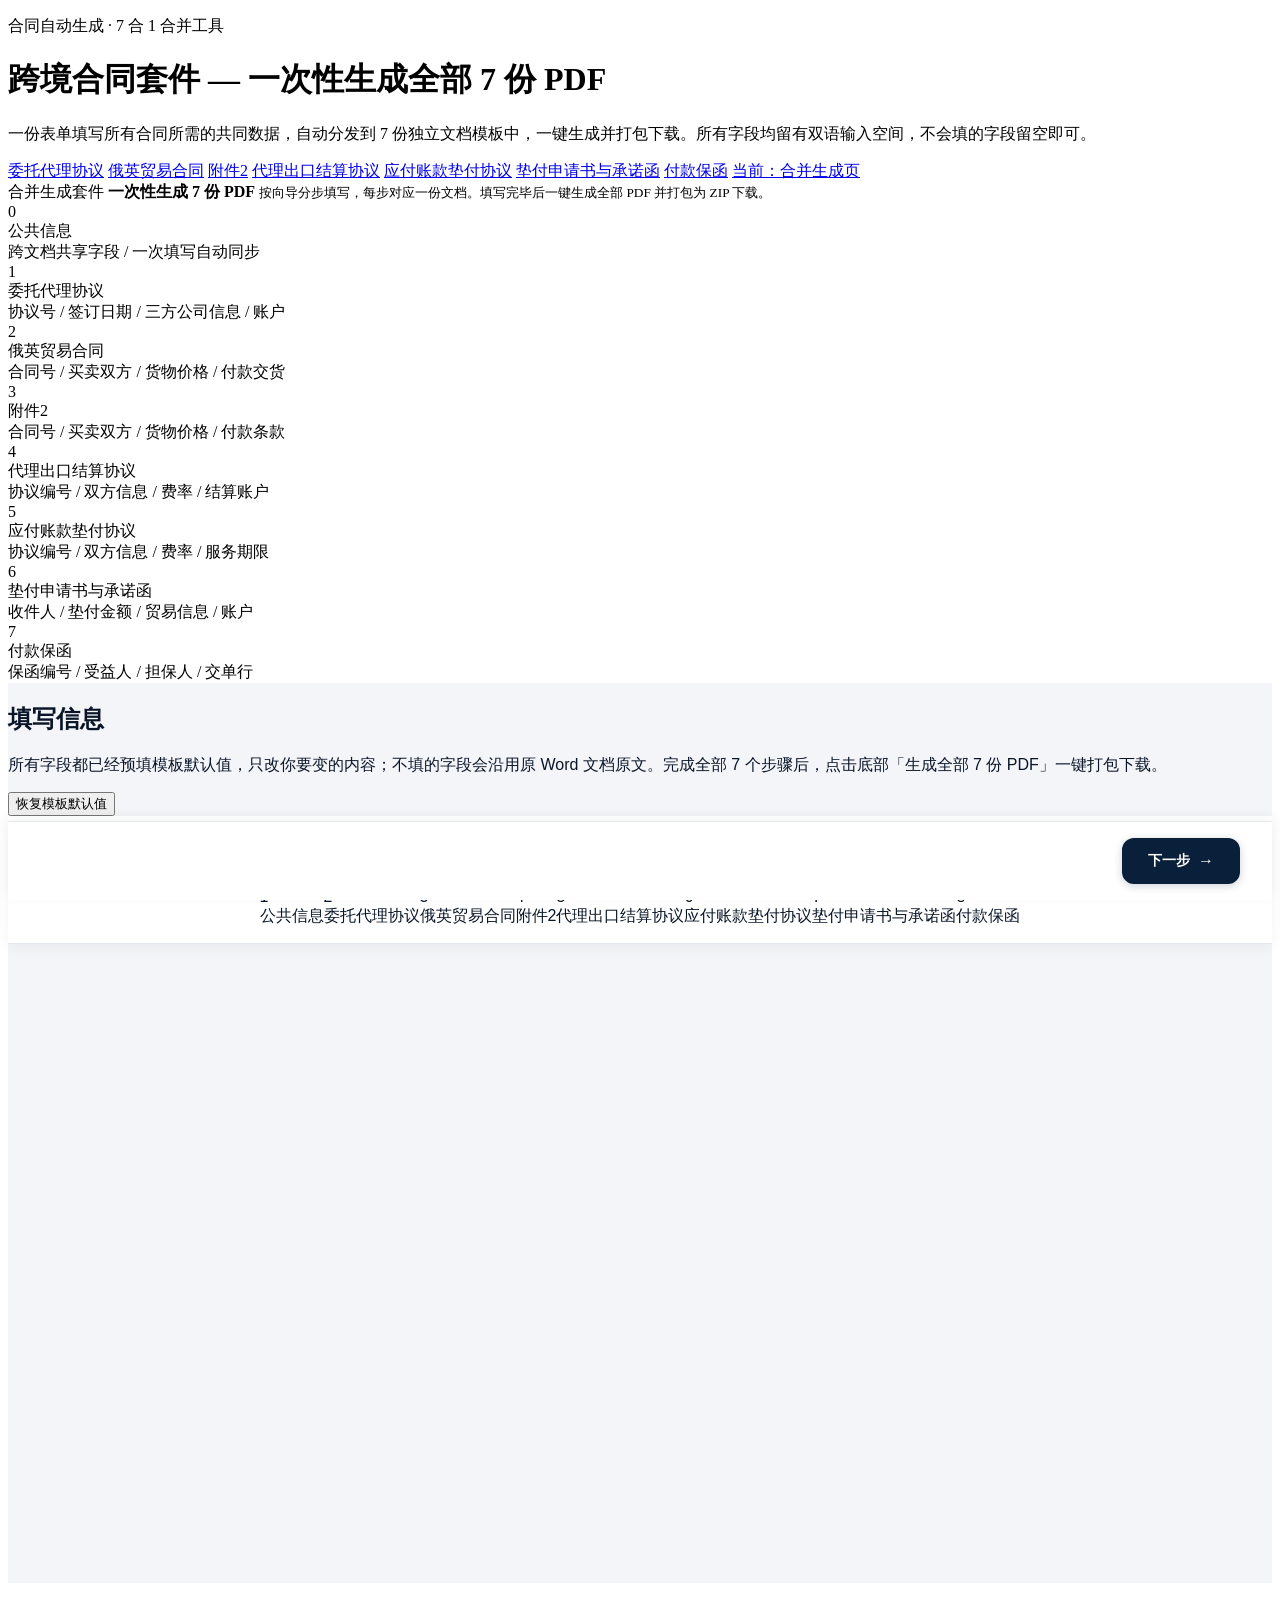
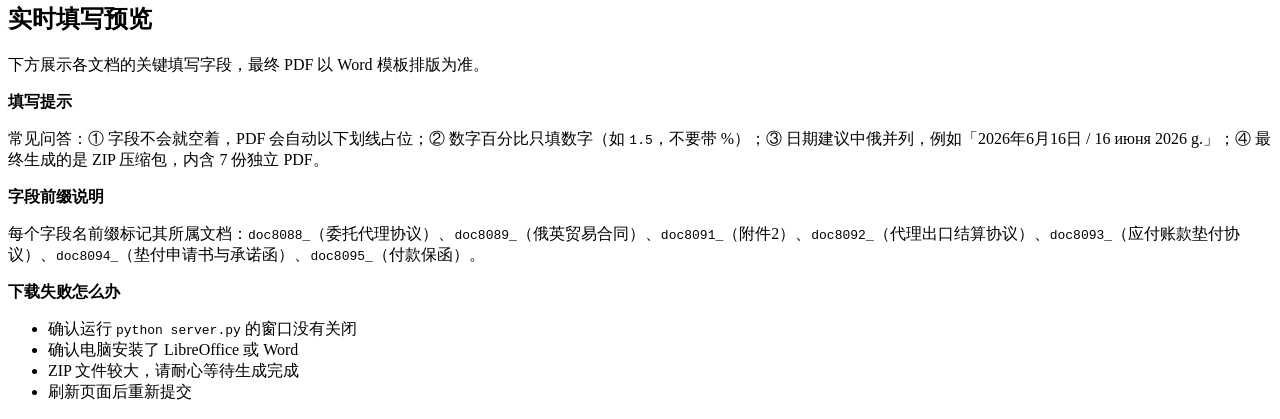
==== combined-generator/index.html @ 20453d5b "初始提交：合同与文档PDF自动生成系统 支持7种文档类型： - 委托代理协议 (port 8088) - 俄英贸易合同 (port 8089) - 附件2 (port 8091) - 代理出口结算协议" ====
<!doctype html>
<html lang="zh-CN">
<head>
  <meta charset="utf-8">
  <meta name="viewport" content="width=device-width, initial-scale=1">
  <title>合并生成页 - 7 份文档一键生成</title>
  <link rel="stylesheet" href="/style.css">
  <link rel="stylesheet" href="/wizard.css">
</head>
<body>
  <header class="hero">
    <div>
      <p class="eyebrow">合同自动生成 · 7 合 1 合并工具</p>
      <h1>跨境合同套件 — 一次性生成全部 7 份 PDF</h1>
      <p class="summary">一份表单填写所有合同所需的共同数据，自动分发到 7 份独立文档模板中，一键生成并打包下载。所有字段均留有双语输入空间，不会填的字段留空即可。</p>
      <div class="page-switch">
        <a href="http://127.0.0.1:8088/">委托代理协议</a>
        <a href="http://127.0.0.1:8089/">俄英贸易合同</a>
        <a href="http://127.0.0.1:8091/">附件2</a>
        <a href="http://127.0.0.1:8092/">代理出口结算协议</a>
        <a href="http://127.0.0.1:8093/">应付账款垫付协议</a>
        <a href="http://127.0.0.1:8094/">垫付申请书与承诺函</a>
        <a href="http://127.0.0.1:8095/">付款保函</a>
        <a class="active" href="http://127.0.0.1:8090/">当前：合并生成页</a>
      </div>
    </div>
    <div class="hero-card">
      <span>合并生成套件</span>
      <strong>一次性生成 7 份 PDF</strong>
      <small>按向导分步填写，每步对应一份文档。填写完毕后一键生成全部 PDF 并打包为 ZIP 下载。</small>
    </div>
  </header>

  <div class="steps-strip">
    <div class="step-pill"><div class="num">0</div><div><div class="label">公共信息</div><div class="desc">跨文档共享字段 / 一次填写自动同步</div></div></div>
    <div class="step-pill"><div class="num">1</div><div><div class="label">委托代理协议</div><div class="desc">协议号 / 签订日期 / 三方公司信息 / 账户</div></div></div>
    <div class="step-pill"><div class="num">2</div><div><div class="label">俄英贸易合同</div><div class="desc">合同号 / 买卖双方 / 货物价格 / 付款交货</div></div></div>
    <div class="step-pill"><div class="num">3</div><div><div class="label">附件2</div><div class="desc">合同号 / 买卖双方 / 货物价格 / 付款条款</div></div></div>
    <div class="step-pill"><div class="num">4</div><div><div class="label">代理出口结算协议</div><div class="desc">协议编号 / 双方信息 / 费率 / 结算账户</div></div></div>
    <div class="step-pill"><div class="num">5</div><div><div class="label">应付账款垫付协议</div><div class="desc">协议编号 / 双方信息 / 费率 / 服务期限</div></div></div>
    <div class="step-pill"><div class="num">6</div><div><div class="label">垫付申请书与承诺函</div><div class="desc">收件人 / 垫付金额 / 贸易信息 / 账户</div></div></div>
    <div class="step-pill"><div class="num">7</div><div><div class="label">付款保函</div><div class="desc">保函编号 / 受益人 / 担保人 / 交单行</div></div></div>
  </div>

  <main class="layout wizard-shell">
    <form id="combinedForm" class="panel wizard-container" method="post" action="/generate">
      <div class="panel-head">
        <div>
          <h2>填写信息</h2>
          <p>所有字段都已经预填模板默认值，只改你要变的内容；不填的字段会沿用原 Word 文档原文。完成全部 7 个步骤后，点击底部「生成全部 7 份 PDF」一键打包下载。</p>
        </div>
        <button type="button" id="resetBtn" class="ghost">恢复模板默认值</button>
      </div>

      <div class="wizard-progress">
        <div class="wizard-progress-header">
          <div class="wizard-progress-title">Combined Document Generator — 8-in-1 Workflow</div>
          <div class="wizard-progress-counter"><span class="wizard-progress-text">步骤 1 / 8</span></div>
        </div>
        <div class="wizard-progress-track"><div class="wizard-progress-bar" style="width:12.5%"></div></div>
        <div class="wizard-indicator"></div>
      </div>

      <div class="wizard-content">
        <div class="wizard-step" data-wizard-step="0" data-wizard-title="公共信息">
          <div class="wizard-step-title">公共信息</div>
          <div class="wizard-step-subtitle">以下字段在多份文档中共享，只需填写一次即可自动同步到所有相关文档。带 <strong>*</strong> 标记的为建议填写字段。</div>

          <!-- 卖方/乙方信息 -->
          <section class="section-block" data-num="I" data-step="公共信息">
            <h3>卖方/乙方信息</h3>
            <p class="section-tip">卖方（乙方）的基本信息，将同步到委托代理协议、贸易合同、附件2、垫付申请书等。</p>
            <div class="grid">
              <label class="single">卖方公司英文名<input name="doc8088_party_b_name_en" autocomplete="off" type="text" data-shared-group="shared_seller_name_en" placeholder="例：GUANGDONG OSHUJIAN FURNITURE CO., LTD"></label>
              <label class="single">卖方公司俄文名<input name="doc8089_seller_name" autocomplete="off" type="text" data-shared-group="shared_seller_name_ru" placeholder="例：ООО «Гуандун Ошуцзян»"></label>
              <label class="wide">卖方法律地址(英文)<textarea name="doc8088_party_b_address" autocomplete="off" rows="2" data-shared-group="shared_seller_address_en" placeholder="例：Sicun Industrial, Heqing Town, Foshan, China"></textarea></label>
              <label class="wide">卖方法律地址(俄文)<textarea name="doc8088_party_b_address_ru" autocomplete="off" rows="2" data-shared-group="shared_seller_address_ru" placeholder="例：пром. зона Сицунь, г. Хэцин, Фошань, КНР"></textarea></label>
              <label class="single">卖方代表(英文)<input name="doc8088_party_b_representative" autocomplete="off" type="text" data-shared-group="shared_seller_representative_en" placeholder="例：Director - Zhang San"></label>
              <label class="single">卖方代表(俄文)<input name="doc8088_party_b_representative_ru" autocomplete="off" type="text" data-shared-group="shared_seller_representative_ru" placeholder="例：Директор - Чжан Сань"></label>
              <label class="single">卖方电话<input name="doc8089_seller_tel" autocomplete="off" type="text" data-shared-group="shared_seller_tel" placeholder="例：+86-757-12345678"></label>
              <label class="single">卖方邮箱<input name="doc8089_seller_email" autocomplete="off" type="text" data-shared-group="shared_seller_email" placeholder="例：export@oshujian.com"></label>
            </div>
          </section>

          <!-- 买方/甲方信息 -->
          <section class="section-block" data-num="II" data-step="公共信息">
            <h3>买方/甲方信息</h3>
            <p class="section-tip">买方（甲方）的基本信息，将同步到委托代理协议、贸易合同、附件2、垫付协议、垫付申请书等。</p>
            <div class="grid">
              <label class="single">买方公司英文名<input name="doc8088_party_a_name_en" autocomplete="off" type="text" data-shared-group="shared_buyer_name_en" placeholder="例：AIRFLOT TECHNICS TH Ltd."></label>
              <label class="single">买方公司俄文名<input name="doc8088_party_a_name_ru" autocomplete="off" type="text" data-shared-group="shared_buyer_name_ru" placeholder="例：АИРФЛОТ ТЕХНИКС ТХ"></label>
              <label class="single">买方公司全称(俄文)<input name="doc8088_party_a_name_ru" autocomplete="off" type="text" data-shared-group="shared_buyer_full_name_ru" placeholder="例：ООО «Аэрфлот Техникс»"></label>
              <label class="wide">买方法律地址(英文)<textarea name="doc8088_party_a_address" autocomplete="off" rows="2" data-shared-group="shared_buyer_address_en" placeholder="例：Polkovaya Street 3, bld.5, Moscow, RUSSIA"></textarea></label>
              <label class="wide">买方法律地址(俄文)<textarea name="doc8088_party_a_address_ru" autocomplete="off" rows="2" data-shared-group="shared_buyer_address_ru" placeholder="例：125239, Москва, ул. Полковая, д. 3, стр.5"></textarea></label>
              <label class="single">买方代表(英文)<input name="doc8088_party_a_representative" autocomplete="off" type="text" data-shared-group="shared_buyer_representative_en" placeholder="例：Director - Ivanov I.I."></label>
              <label class="single">买方代表(俄文)<input name="doc8088_party_a_representative_ru" autocomplete="off" type="text" data-shared-group="shared_buyer_representative_ru" placeholder="例：Директор - Иванов И.И."></label>
              <label class="single">买方电话<input name="doc8089_buyer_tel" autocomplete="off" type="text" data-shared-group="shared_buyer_tel" placeholder="例：+7-495-1234567"></label>
              <label class="single">买方邮箱<input name="doc8089_buyer_email" autocomplete="off" type="text" data-shared-group="shared_buyer_email" placeholder="例：info@airflot.ru"></label>
              <label class="single">买方通知电话<input name="doc8089_buyer_notice_tel" autocomplete="off" type="text" data-shared-group="shared_buyer_notice_tel" placeholder="例：+7-495-7654321"></label>
              <label class="single">买方通知邮箱<input name="doc8089_buyer_notice_email" autocomplete="off" type="text" data-shared-group="shared_buyer_notice_email" placeholder="例：notice@airflot.ru"></label>
            </div>
          </section>

          <!-- 丙方/智链通达信息 -->
          <section class="section-block" data-num="III" data-step="公共信息">
            <h3>丙方/智链通达信息</h3>
            <p class="section-tip">代理方（丙方/智链通达）的基本信息，将同步到委托代理协议、结算协议、垫付协议、垫付申请书等。</p>
            <div class="grid">
              <label class="single">智链通达中文名<input name="doc8088_party_c_name_cn" autocomplete="off" type="text" data-shared-group="shared_agent_name_cn" placeholder="例：深圳智链通达科技有限公司"></label>
              <label class="single">智链通达俄文名<input name="doc8088_party_c_name_ru" autocomplete="off" type="text" data-shared-group="shared_agent_name_ru" placeholder="例：ООО «СмартЧейн Нексус»"></label>
              <label class="wide">智链通达地址(中文)<textarea name="doc8088_party_c_address" autocomplete="off" rows="2" data-shared-group="shared_agent_address_cn" placeholder="例：深圳市南山区科技园"></textarea></label>
              <label class="wide">智链通达地址(俄文)<textarea name="doc8088_party_c_address_ru" autocomplete="off" rows="2" data-shared-group="shared_agent_address_ru" placeholder="例：г. Шэньчжэнь, район Наньшань"></textarea></label>
              <label class="single">智链通达代表(中文)<input name="doc8088_party_c_representative" autocomplete="off" type="text" data-shared-group="shared_agent_representative_cn" placeholder="例：李四"></label>
              <label class="single">智链通达代表(俄文)<input name="doc8088_party_c_representative_ru" autocomplete="off" type="text" data-shared-group="shared_agent_representative_ru" placeholder="例：Ли Сы"></label>
              <label class="single">智链通达电话<input name="doc8093_partyA_tel" autocomplete="off" type="text" data-shared-group="shared_agent_tel" placeholder="例：+86-757-87654321"></label>
              <label class="single">智链通达邮箱<input name="doc8093_partyA_email" autocomplete="off" type="text" data-shared-group="shared_agent_email" placeholder="例：contact@smartchain.com"></label>
            </div>
          </section>

          <!-- 卖方银行信息 -->
          <section class="section-block" data-num="IV" data-step="公共信息">
            <h3>卖方银行信息</h3>
            <p class="section-tip">卖方的收款银行信息，将同步到委托代理协议、贸易合同、附件2、垫付申请书等。</p>
            <div class="grid">
              <label class="single">卖方银行(英文)<input name="doc8088_party_b_bank" autocomplete="off" type="text" data-shared-group="shared_seller_bank_en" placeholder="例：Bank of China"></label>
              <label class="single">卖方银行(俄文)<input name="doc8088_party_b_bank_ru" autocomplete="off" type="text" data-shared-group="shared_seller_bank_ru" placeholder="例：Банк Китая"></label>
              <label class="single">卖方SWIFT<input name="doc8088_party_b_swift" autocomplete="off" type="text" data-shared-group="shared_seller_swift" placeholder="例：BKCHCNBJ"></label>
              <label class="single">卖方收款人名称<input name="doc8088_party_b_account_name" autocomplete="off" type="text" data-shared-group="shared_seller_account_name" placeholder="例：GUANGDONG OSHUJIAN FURNITURE CO., LTD"></label>
              <label class="single">卖方账号<input name="doc8088_party_b_account_no" autocomplete="off" type="text" data-shared-group="shared_seller_account_no" placeholder="例：1234567890"></label>
              <label class="wide">卖方银行地址(英文)<textarea name="doc8088_party_b_bank_address" autocomplete="off" rows="2" data-shared-group="shared_seller_bank_address_en" placeholder="例：Foshan Branch, China"></textarea></label>
              <label class="wide">卖方银行地址(俄文)<textarea name="doc8089_seller_bank_address_ru" autocomplete="off" rows="2" data-shared-group="shared_seller_bank_address_ru" placeholder="例：г. Фошань, Китай"></textarea></label>
            </div>
          </section>

          <!-- 买方银行信息 -->
          <section class="section-block" data-num="V" data-step="公共信息">
            <h3>买方银行信息</h3>
            <p class="section-tip">买方的银行信息，将同步到贸易合同、附件2等。</p>
            <div class="grid">
              <label class="single">买方银行(英文)<input name="doc8089_buyer_bank_en" autocomplete="off" type="text" data-shared-group="shared_buyer_bank_en" placeholder="例：SBERBANK"></label>
              <label class="single">买方银行(俄文)<input name="doc8089_buyer_bank_ru" autocomplete="off" type="text" data-shared-group="shared_buyer_bank_ru" placeholder="例：СБЕРБАНК"></label>
              <label class="single">买方SWIFT<input name="doc8089_buyer_swift" autocomplete="off" type="text" data-shared-group="shared_buyer_swift" placeholder="例：SABRRUMM"></label>
              <label class="single">买方账号<input name="doc8089_buyer_account_no" autocomplete="off" type="text" data-shared-group="shared_buyer_account_no" placeholder="例：9876543210"></label>
              <label class="single">买方BIC<input name="doc8089_buyer_bic" autocomplete="off" type="text" data-shared-group="shared_buyer_bic" placeholder="例：044525225"></label>
              <label class="single">买方对应账户<input name="doc8089_buyer_corr_account" autocomplete="off" type="text" data-shared-group="shared_buyer_corr_account" placeholder="例：30101810400000000225"></label>
              <label class="wide">买方银行地址(英文)<textarea name="doc8089_buyer_bank_address_en" autocomplete="off" rows="2" data-shared-group="shared_buyer_bank_address_en" placeholder="例：Moscow, Russia"></textarea></label>
              <label class="wide">买方银行地址(俄文)<textarea name="doc8089_buyer_bank_address_ru" autocomplete="off" rows="2" data-shared-group="shared_buyer_bank_address_ru" placeholder="例：г. Москва, Россия"></textarea></label>
            </div>
          </section>

          <!-- 合同编号与日期 -->
          <section class="section-block" data-num="VI" data-step="公共信息">
            <h3>合同编号与日期</h3>
            <p class="section-tip">贸易合同编号和日期，将同步到委托代理协议、贸易合同、附件2、垫付申请书等。</p>
            <div class="grid">
              <label class="single">贸易合同编号<input name="doc8088_trade_contract_no" autocomplete="off" type="text" data-shared-group="shared_trade_contract_no" placeholder="例：THOS-SMA-2026-001"></label>
              <label class="single">合同日期(俄文)<input name="doc8088_trade_contract_date_ru" autocomplete="off" type="text" data-shared-group="shared_trade_contract_date_ru" placeholder="例：16 июня 2026 г."></label>
              <label class="single">合同日期(英文)<input name="doc8088_trade_contract_date_en" autocomplete="off" type="text" data-shared-group="shared_trade_contract_date_en" placeholder="例：June 16, 2026"></label>
              <label class="single">附件编号<input name="doc8088_appendix_no" autocomplete="off" type="text" data-shared-group="shared_appendix_no" placeholder="例：2"></label>
            </div>
          </section>

          <!-- 签署日期与地点 -->
          <section class="section-block" data-num="VII" data-step="公共信息">
            <h3>签署日期与地点</h3>
            <p class="section-tip">签署日期和地点，将同步到结算协议、垫付协议等。</p>
            <div class="grid">
              <label class="single">签署日期(中文)<input name="doc8092_sign_date_zh" autocomplete="off" type="text" data-shared-group="shared_sign_date_zh" placeholder="例：2026年6月16日"></label>
              <label class="single">签署日期(俄文)<input name="doc8092_sign_date_ru" autocomplete="off" type="text" data-shared-group="shared_sign_date_ru" placeholder="例：16 июня 2026 г."></label>
              <label class="single">签署地点(中文)<input name="doc8088_sign_place" autocomplete="off" type="text" data-shared-group="shared_sign_place_zh" placeholder="例：中国香港"></label>
              <label class="single">签署地点(俄文)<input name="doc8092_sign_place_ru" autocomplete="off" type="text" data-shared-group="shared_sign_place_ru" placeholder="例：ГОНКОНГ, КНР"></label>
              <label class="single">签署年<input name="doc8092_sign_year" autocomplete="off" type="text" data-shared-group="shared_sign_year" placeholder="例：2026"></label>
              <label class="single">签署月<input name="doc8092_sign_month" autocomplete="off" type="text" data-shared-group="shared_sign_month" placeholder="例：06"></label>
              <label class="single">签署日<input name="doc8092_sign_day" autocomplete="off" type="text" data-shared-group="shared_sign_day" placeholder="例：16"></label>
            </div>
          </section>

          <!-- 贸易条款 -->
          <section class="section-block" data-num="VIII" data-step="公共信息">
            <h3>贸易条款</h3>
            <p class="section-tip">交付条件和时间，将同步到贸易合同、附件2等。</p>
            <div class="grid">
              <label class="single">交付条件(俄文)<input name="doc8089_delivery_terms_ru" autocomplete="off" type="text" data-shared-group="shared_delivery_terms_ru" placeholder="例：FOB Фошань, КНР"></label>
              <label class="single">交付条件(英文)<input name="doc8089_delivery_terms_en" autocomplete="off" type="text" data-shared-group="shared_delivery_terms_en" placeholder="例：FOB Foshan, China"></label>
              <label class="single">交付时间(俄文)<input name="doc8089_delivery_time_ru" autocomplete="off" type="text" data-shared-group="shared_delivery_time_ru" placeholder="例：в течение 60 дней"></label>
              <label class="single">交付时间(英文)<input name="doc8089_delivery_time_en" autocomplete="off" type="text" data-shared-group="shared_delivery_time_en" placeholder="例：within 60 days"></label>
            </div>
          </section>

          <!-- 付款条款 -->
          <section class="section-block" data-num="IX" data-step="公共信息">
            <h3>付款条款</h3>
            <p class="section-tip">预付款和尾款比例，将同步到贸易合同、附件2等。</p>
            <div class="grid">
              <label class="single">预付款比例<input name="doc8089_payment_advance_percent" autocomplete="off" type="text" data-shared-group="shared_payment_advance_percent" placeholder="例：30%"></label>
              <label class="single">尾款比例<input name="doc8089_payment_balance_percent" autocomplete="off" type="text" data-shared-group="shared_payment_balance_percent" placeholder="例：70%"></label>
              <label class="single">预付款支付期限(天)<input name="doc8089_payment_bank_days" autocomplete="off" type="text" data-shared-group="shared_payment_bank_days" placeholder="例：5"></label>
              <label class="single">发货前通知天数<input name="doc8089_delivery_notice_days" autocomplete="off" type="text" data-shared-group="shared_delivery_notice_days" placeholder="例：10"></label>
            </div>
          </section>

        </div>

        <div class="wizard-step" data-wizard-step="1" data-wizard-title="委托代理协议">
          <div class="wizard-step-title">委托代理协议</div>
          <div class="wizard-step-subtitle">请填写以下信息。带 <strong>*</strong> 标记的为建议填写字段，其余可选。</div>

          <section class="section-block" data-num="I" data-step="第 1 步">
            <h3>基础信息</h3>
            <p class="section-tip">协议第一页最上方的三行：协议号、签订日期、签订地点。<strong>建议中俄文同时写入</strong>。</p>
            <div class="grid">
              <label class="single">协议号<input name="doc8088_agreement_no" autocomplete="off" type="text" placeholder="例：THOS-SMA"></label>
              <label class="single">签订日期<input name="doc8088_sign_date" autocomplete="off" type="text" placeholder="例：2026年6月16日 / 16 июня 2026 г."></label>
              <label class="wide">签订地点<input name="doc8088_sign_place" autocomplete="off" type="text" placeholder="例：中国香港 / ГОНКОНГ, КНР"></label>
            </div>
          </section>

          <section class="section-block" data-num="II" data-step="第 2 步 · 甲方">
            <h3>甲方信息（委托方）</h3>
            <p class="section-tip"><strong>甲方 = 委托别人帮忙的一方</strong>，通常是俄方付款人/进口商。每一项都建议中俄双语。</p>
            <div class="grid">
              <label class="single">甲方英文名称<input name="doc8088_party_a_name_en" autocomplete="off" type="text" placeholder="例：AIRFLOT TECHNICS TH Ltd."></label>
              <label class="single">甲方俄文名称<input name="doc8088_party_a_name_ru" autocomplete="off" type="text" placeholder="例：АИРФЛОТ ТЕХНИКС ТХ"></label>
              <label class="wide">甲方法律地址<textarea name="doc8088_party_a_address" autocomplete="off" rows="3" placeholder="例：Polkovaya Street 3, bld.5, Moscow, RUSSIA"></textarea></label>
              <label class="wide">甲方俄文地址<textarea name="doc8088_party_a_address_ru" autocomplete="off" rows="3" placeholder="例：125239, Москва, ул. Полковая, д. 3, стр.5"></textarea></label>
              <label class="single">甲方代表<input name="doc8088_party_a_representative" autocomplete="off" type="text" placeholder="例：Director - Ivanov I.I."></label>
              <label class="single">甲方俄文代表<input name="doc8088_party_a_representative_ru" autocomplete="off" type="text" placeholder="例：Директор - Иванов И.И."></label>
            </div>
          </section>

          <section class="section-block" data-num="III" data-step="第 2 步 · 乙方">
            <h3>乙方信息（被委托方）</h3>
            <p class="section-tip"><strong>乙方 = 提供服务/收外汇的一方</strong>，通常是中国出口商。</p>
            <div class="grid">
              <label class="single">乙方英文名称<input name="doc8088_party_b_name_en" autocomplete="off" type="text" placeholder="例：GUANGDONG OSHUJIAN FURNITURE CO., LTD"></label>
              <label class="single">乙方俄文名称<input name="doc8088_party_b_name_ru" autocomplete="off" type="text" placeholder="例：ООО «Гуандун Ошуцзян Ферниче»"></label>
              <label class="wide">乙方法律地址<textarea name="doc8088_party_b_address" autocomplete="off" rows="3" placeholder="例：Sicun Industrial, Heqing Town, Foshan, China"></textarea></label>
              <label class="wide">乙方俄文地址<textarea name="doc8088_party_b_address_ru" autocomplete="off" rows="3" placeholder="例：пром. зона Сицунь, г. Хэцин, Фошань, КНР"></textarea></label>
              <label class="single">乙方代表<input name="doc8088_party_b_representative" autocomplete="off" type="text" placeholder="例：Director - Zhang San"></label>
              <label class="single">乙方俄文代表<input name="doc8088_party_b_representative_ru" autocomplete="off" type="text" placeholder="例：Директор - Чжан Сань"></label>
            </div>
          </section>

          <section class="section-block" data-num="IV" data-step="第 3 步">
            <h3>贸易合同与付款信息</h3>
            <p class="section-tip">这部分关联另一份「贸易合同」。代理费比例只填数字（不带 <code>%</code>）。</p>
            <div class="grid">
              <label class="single">贸易合同号<input name="doc8088_trade_contract_no" autocomplete="off" type="text" placeholder="例：GOF-04/06-26-CHN"></label>
              <label class="single">带 № 的贸易合同号<input name="doc8088_trade_contract_no_with_symbol" autocomplete="off" type="text" placeholder="例：№ GOF-04/06-26-CHN"></label>
              <label class="single">贸易合同日期（英文）<input name="doc8088_trade_contract_date_en" autocomplete="off" type="text" placeholder="例：04.06.2026"></label>
              <label class="single">贸易合同日期（俄文）<input name="doc8088_trade_contract_date_ru" autocomplete="off" type="text" placeholder="例：«04» июня 2026 г."></label>
              <label class="single">附件编号<input name="doc8088_appendix_no" autocomplete="off" type="text" placeholder="例：1"></label>
              <label class="single">代理费比例（%）<input name="doc8088_agent_fee_percent" autocomplete="off" type="text" placeholder="例：1.5"></label>
              <label class="single">支付用途/货物中文<input name="doc8088_goods_cn" autocomplete="off" type="text" placeholder="例：家具"></label>
              <label class="single">支付用途/货物俄文<input name="doc8088_goods_ru" autocomplete="off" type="text" placeholder="例：мебель"></label>
            </div>
          </section>

          <section class="section-block" data-num="V" data-step="第 3 步 · 账户">
            <h3>乙方收款账户</h3>
            <p class="section-tip"><strong>这是乙方收外汇的账户</strong>，请确认开户行、SWIFT 和账户号与银行账户单一致。</p>
            <div class="grid">
              <label class="single">开户银行<input name="doc8088_party_b_bank" autocomplete="off" type="text" placeholder="例：VTB Bank (PJSC) Shanghai Branch"></label>
              <label class="single">开户银行俄文<input name="doc8088_party_b_bank_ru" autocomplete="off" type="text" placeholder="例：ВТБ (ПАО) филиал в Шанхае"></label>
              <label class="single">SWIFT<input name="doc8088_party_b_swift" autocomplete="off" type="text" placeholder="例：VTBRCNSH"></label>
              <label class="single">账户号<input name="doc8088_party_b_account_no" autocomplete="off" type="text" placeholder="例：40807156200610027979"></label>
              <label class="wide">银行地址<textarea name="doc8088_party_b_bank_address" autocomplete="off" rows="3" placeholder="例：100 Century Avenue, Pudong New District, Shanghai"></textarea></label>
              <label class="wide">收款人名称<input name="doc8088_party_b_account_name" autocomplete="off" type="text" placeholder="例：GUANGDONG OSHUJIAN FURNITURE CO., LTD"></label>
            </div>
          </section>

          <section class="section-block" data-num="VI" data-step="可选">
            <h3>丙方信息（默认固定，可按需修改）</h3>
            <p class="section-tip"><strong>除非有特殊要求</strong>，丙方信息保留模板默认值即可，无需修改。</p>
            <div class="grid">
              <label class="single">丙方中文名称<input name="doc8088_party_c_name_cn" autocomplete="off" type="text" ></label>
              <label class="single">丙方俄文名称<input name="doc8088_party_c_name_ru" autocomplete="off" type="text" ></label>
              <label class="wide">丙方法律地址<textarea name="doc8088_party_c_address" autocomplete="off" rows="3" ></textarea></label>
              <label class="wide">丙方俄文地址<textarea name="doc8088_party_c_address_ru" autocomplete="off" rows="3" ></textarea></label>
              <label class="single">丙方代表<input name="doc8088_party_c_representative" autocomplete="off" type="text" ></label>
              <label class="single">丙方俄文代表<input name="doc8088_party_c_representative_ru" autocomplete="off" type="text" ></label>
            </div>
          </section>
        </div>

        <div class="wizard-step" data-wizard-step="2" data-wizard-title="俄英贸易合同">
          <div class="wizard-step-title">俄英贸易合同</div>
          <div class="wizard-step-subtitle">请填写以下信息。带 <strong>*</strong> 标记的为建议填写字段，其余可选。</div>

          <section class="section-block" data-num="I" data-step="第 1 步">
            <h3>合同基础信息</h3>
            <p class="section-tip">合同号、签订日期（中俄双语）、附件编号等基础信息。</p>
            <div class="grid">
              <label class="single">合同号<input name="doc8089_contract_no" autocomplete="off" type="text" placeholder="例：GOF-04/06-26-CHN"></label>
              <label class="single">签订日期（俄文）<input name="doc8089_contract_date_ru" autocomplete="off" type="text" placeholder="例：«04» июня 2026 г."></label>
              <label class="single">签订日期（英文）<input name="doc8089_contract_date_en" autocomplete="off" type="text" placeholder="例：04.06.2026"></label>
              <label class="single">附件编号<input name="doc8089_appendix_no" autocomplete="off" type="text" placeholder="例：1"></label>
              <label class="single">附件日期（俄文）<input name="doc8089_appendix_date_ru" autocomplete="off" type="text" placeholder="例：«04» июня 2026 г."></label>
              <label class="single">附件日期（英文）<input name="doc8089_appendix_date_en" autocomplete="off" type="text" placeholder="例：04.06.2026"></label>
            </div>
          </section>

          <section class="section-block" data-num="II" data-step="第 2 步 · 买方">
            <h3>买方（Покупатель / Buyer）信息</h3>
            <p class="section-tip">买方即进口商/俄方公司，填写全称、地址、联系方式及银行账户信息。</p>
            <div class="grid">
              <label class="single">买方俄文简称<input name="doc8089_buyer_name_ru" autocomplete="off" type="text" placeholder="例：ООО «АИРФЛОТ ТЕХНИКС ТХ»"></label>
              <label class="single">买方英文简称<input name="doc8089_buyer_name_en" autocomplete="off" type="text" placeholder="例：AIRFLOT TECHNICS TH Ltd."></label>
              <label class="single">买方俄文全称<input name="doc8089_buyer_full_name_ru" autocomplete="off" type="text" placeholder="例：Общество с ограниченной ответственностью «АИРФЛОТ ТЕХНИКС ТХ»"></label>
              <label class="wide">买方俄文地址<textarea name="doc8089_buyer_address_ru" autocomplete="off" rows="3" placeholder="例：125239, Москва, ул. Полковая, д. 3, стр. 5"></textarea></label>
              <label class="wide">买方英文地址<textarea name="doc8089_buyer_address_en" autocomplete="off" rows="3" placeholder="例：Polkovaya Street 3, bld.5, Moscow, RUSSIA"></textarea></label>
              <label class="single">买方电话<input name="doc8089_buyer_tel" autocomplete="off" type="text" placeholder="例：+7-495-123-45-67"></label>
              <label class="single">买方邮箱<input name="doc8089_buyer_email" autocomplete="off" type="text" placeholder="例：info@airflot.ru"></label>
              <label class="single">买方通知电话<input name="doc8089_buyer_notice_tel" autocomplete="off" type="text" ></label>
              <label class="single">买方通知邮箱<input name="doc8089_buyer_notice_email" autocomplete="off" type="text" ></label>
              <label class="wide">买方通信地址（俄文）<input name="doc8089_buyer_postal_ru" autocomplete="off" type="text" ></label>
              <label class="wide">买方通信地址（英文）<input name="doc8089_buyer_postal_en" autocomplete="off" type="text" ></label>
              <label class="wide">买方银行（俄文）<textarea name="doc8089_buyer_bank_ru" autocomplete="off" rows="3" placeholder="例：ВТБ (ПАО)"></textarea></label>
              <label class="wide">买方银行（英文）<textarea name="doc8089_buyer_bank_en" autocomplete="off" rows="3" placeholder="例：VTB Bank (PJSC)"></textarea></label>
              <label class="wide">买方银行地址（俄文）<textarea name="doc8089_buyer_bank_address_ru" autocomplete="off" rows="3" ></textarea></label>
              <label class="wide">买方银行地址（英文）<textarea name="doc8089_buyer_bank_address_en" autocomplete="off" rows="3" ></textarea></label>
              <label class="single">买方账户号<input name="doc8089_buyer_account_no" autocomplete="off" type="text" ></label>
              <label class="single">买方 SWIFT<input name="doc8089_buyer_swift" autocomplete="off" type="text" placeholder="例：VTBRCNSH"></label>
              <label class="single">买方代理行账户<input name="doc8089_buyer_corr_account" autocomplete="off" type="text" ></label>
              <label class="single">买方 BIC<input name="doc8089_buyer_bic" autocomplete="off" type="text" ></label>
              <label class="single">买方代表俄文<input name="doc8089_buyer_representative_ru" autocomplete="off" type="text" placeholder="例：Иванов И.И."></label>
              <label class="single">买方代表英文<input name="doc8089_buyer_representative_en" autocomplete="off" type="text" placeholder="例：Ivanov I.I."></label>
              <label class="single">买方签字俄文<input name="doc8089_buyer_signature_ru" autocomplete="off" type="text" ></label>
              <label class="single">买方签字英文<input name="doc8089_buyer_signature_en" autocomplete="off" type="text" ></label>
            </div>
          </section>

          <section class="section-block" data-num="III" data-step="第 2 步 · 卖方">
            <h3>卖方（Продавец / Seller）信息</h3>
            <p class="section-tip">卖方即中国出口商。</p>
            <div class="grid">
              <label class="single">卖方名称<input name="doc8089_seller_name" autocomplete="off" type="text" placeholder="例：GUANGDONG OSHUJIAN FURNITURE CO., LTD"></label>
              <label class="wide">卖方俄文地址<textarea name="doc8089_seller_address_ru" autocomplete="off" rows="3" ></textarea></label>
              <label class="wide">卖方英文地址<textarea name="doc8089_seller_address_en" autocomplete="off" rows="3" placeholder="例：Sicun Industrial, Heqing Town, Foshan, China"></textarea></label>
              <label class="single">卖方电话<input name="doc8089_seller_tel" autocomplete="off" type="text" ></label>
              <label class="single">卖方邮箱<input name="doc8089_seller_email" autocomplete="off" type="text" ></label>
              <label class="wide">卖方银行（俄文）<textarea name="doc8089_seller_bank_ru" autocomplete="off" rows="3" ></textarea></label>
              <label class="wide">卖方银行（英文）<textarea name="doc8089_seller_bank_en" autocomplete="off" rows="3" ></textarea></label>
              <label class="wide">卖方银行地址（俄文）<textarea name="doc8089_seller_bank_address_ru" autocomplete="off" rows="3" ></textarea></label>
              <label class="wide">卖方银行地址（英文）<textarea name="doc8089_seller_bank_address_en" autocomplete="off" rows="3" ></textarea></label>
              <label class="single">卖方账户号<input name="doc8089_seller_account_no" autocomplete="off" type="text" placeholder="例：40807156200610027979"></label>
              <label class="single">卖方 SWIFT<input name="doc8089_seller_swift" autocomplete="off" type="text" placeholder="例：VTBRCNSH"></label>
              <label class="single">卖方收款人<input name="doc8089_seller_beneficiary" autocomplete="off" type="text" ></label>
              <label class="single">卖方代表俄文<input name="doc8089_seller_representative_ru" autocomplete="off" type="text" placeholder="例：Чжан Сань"></label>
              <label class="single">卖方代表英文<input name="doc8089_seller_representative_en" autocomplete="off" type="text" placeholder="例：Zhang San"></label>
            </div>
          </section>

          <section class="section-block" data-num="IV" data-step="第 3 步">
            <h3>货物与价格</h3>
            <p class="section-tip">商品名称（俄/英）、数量、单价、总价、包装信息。</p>
            <div class="grid">
              <label class="wide">商品名称（俄文）<textarea name="doc8089_goods_name_ru" autocomplete="off" rows="3" placeholder="例：Мебель"></textarea></label>
              <label class="wide">商品名称（英文）<textarea name="doc8089_goods_name_en" autocomplete="off" rows="3" placeholder="例：Furniture"></textarea></label>
              <label class="single">数量<input name="doc8089_goods_qty" autocomplete="off" type="text" placeholder="例：1 set"></label>
              <label class="single">单价<input name="doc8089_goods_unit_price" autocomplete="off" type="text" placeholder="例：USD 100,000.00"></label>
              <label class="single">总价<input name="doc8089_goods_total" autocomplete="off" type="text" placeholder="例：USD 100,000.00"></label>
              <label class="wide">包装内容（俄文）<textarea name="doc8089_package_includes_ru" autocomplete="off" rows="3" ></textarea></label>
              <label class="wide">包装内容（英文）<textarea name="doc8089_package_includes_en" autocomplete="off" rows="3" ></textarea></label>
              <label class="wide">合同总价（俄文）<input name="doc8089_total_price_ru" autocomplete="off" type="text" placeholder="例：100 000,00 долларов США"></label>
              <label class="wide">合同总价（英文）<input name="doc8089_total_price_en" autocomplete="off" type="text" placeholder="例：USD 100,000.00"></label>
            </div>
          </section>

          <section class="section-block" data-num="V" data-step="第 3 步 · 交货">
            <h3>交货条款</h3>
            <p class="section-tip">贸易术语（如 FOB/CIF）、交货时间，建议中俄双语填写。</p>
            <div class="grid">
              <label class="wide">交货条款（俄文）<textarea name="doc8089_delivery_terms_ru" autocomplete="off" rows="3" placeholder="例：FOB Шанхай"></textarea></label>
              <label class="wide">交货条款（英文）<textarea name="doc8089_delivery_terms_en" autocomplete="off" rows="3" placeholder="例：FOB Shanghai"></textarea></label>
              <label class="wide">交货时间（俄文）<input name="doc8089_delivery_time_ru" autocomplete="off" type="text" placeholder="例：В течение 45 дней с даты контракта"></label>
              <label class="wide">交货时间（英文）<input name="doc8089_delivery_time_en" autocomplete="off" type="text" placeholder="例：Within 45 days from the contract date"></label>
            </div>
          </section>

          <section class="section-block" data-num="VI" data-step="第 4 步 · 付款">
            <h3>付款条款</h3>
            <p class="section-tip">预付款与尾款比例、金额及银行工作日。</p>
            <div class="grid">
              <label class="single">预付款比例（%）<input name="doc8089_payment_advance_percent" autocomplete="off" type="text" placeholder="例：30"></label>
              <label class="single">预付款金额（数字）<input name="doc8089_payment_advance_amount" autocomplete="off" type="text" placeholder="例：30000.00"></label>
              <label class="single">预付款金额（俄文）<input name="doc8089_payment_advance_amount_ru" autocomplete="off" type="text" placeholder="例：30 000,00 долларов США"></label>
              <label class="single">预付款金额（英文）<input name="doc8089_payment_advance_amount_en" autocomplete="off" type="text" placeholder="例：USD 30,000.00"></label>
              <label class="single">尾款比例（%）<input name="doc8089_payment_balance_percent" autocomplete="off" type="text" placeholder="例：70"></label>
              <label class="single">尾款金额（数字）<input name="doc8089_payment_balance_amount" autocomplete="off" type="text" placeholder="例：70000.00"></label>
              <label class="single">尾款金额（俄文）<input name="doc8089_payment_balance_amount_ru" autocomplete="off" type="text" placeholder="例：70 000,00 долларов США"></label>
              <label class="single">尾款金额（英文）<input name="doc8089_payment_balance_amount_en" autocomplete="off" type="text" placeholder="例：USD 70,000.00"></label>
              <label class="single">银行工作日（数字）<input name="doc8089_payment_bank_days" autocomplete="off" type="text" placeholder="例：5"></label>
              <label class="single">银行工作日（俄文）<input name="doc8089_payment_bank_days_ru" autocomplete="off" type="text" placeholder="例：5 банковских дней"></label>
              <label class="single">银行工作日（英文）<input name="doc8089_payment_bank_days_en" autocomplete="off" type="text" placeholder="例：5 banking days"></label>
              <label class="single">交货通知天数（数字）<input name="doc8089_delivery_notice_days" autocomplete="off" type="text" placeholder="例：7"></label>
              <label class="single">交货通知天数（俄文）<input name="doc8089_delivery_notice_days_ru" autocomplete="off" type="text" placeholder="例：7 календарных дней"></label>
              <label class="single">交货通知天数（英文）<input name="doc8089_delivery_notice_days_en" autocomplete="off" type="text" placeholder="例：7 calendar days"></label>
            </div>
          </section>

          <section class="section-block" data-num="VII" data-step="第 4 步 · 表单">
            <h3>附录表单信息</h3>
            <p class="section-tip">用于附录表格中的合同号、日期、卖方名称等信息。大多数可以从前面自动填入。</p>
            <div class="grid">
              <label class="single">附录号<input name="doc8089_form_appendix_no" autocomplete="off" type="text" ></label>
              <label class="single">附录日期日（俄文）<input name="doc8089_form_appendix_day_ru" autocomplete="off" type="text" placeholder="例：04"></label>
              <label class="single">附录日期月（俄文）<input name="doc8089_form_appendix_month_ru" autocomplete="off" type="text" placeholder="例：июня"></label>
              <label class="single">附录日期年（俄文）<input name="doc8089_form_appendix_year_ru" autocomplete="off" type="text" placeholder="例：2026"></label>
              <label class="single">表单合同号<input name="doc8089_form_contract_no" autocomplete="off" type="text" ></label>
              <label class="single">合同日期日（俄文）<input name="doc8089_form_contract_day_ru" autocomplete="off" type="text" ></label>
              <label class="single">合同日期月（俄文）<input name="doc8089_form_contract_month_ru" autocomplete="off" type="text" ></label>
              <label class="single">合同日期年（俄文）<input name="doc8089_form_contract_year_ru" autocomplete="off" type="text" ></label>
              <label class="single">附录日期（英文）<input name="doc8089_form_appendix_date_en" autocomplete="off" type="text" ></label>
              <label class="single">附录年份（英文）<input name="doc8089_form_appendix_year_en" autocomplete="off" type="text" ></label>
              <label class="single">表单合同号（英文）<input name="doc8089_form_contract_no_en" autocomplete="off" type="text" ></label>
              <label class="single">合同日期（英文）<input name="doc8089_form_contract_date_en" autocomplete="off" type="text" ></label>
              <label class="single">合同年份（英文）<input name="doc8089_form_contract_year_en" autocomplete="off" type="text" ></label>
              <label class="single">卖方名称俄文（表格）<input name="doc8089_form_seller_name_ru" autocomplete="off" type="text" ></label>
              <label class="single">卖方国家俄文（表格）<input name="doc8089_form_seller_country_ru" autocomplete="off" type="text" placeholder="例：Китай"></label>
              <label class="single">卖方负责人俄文（表格）<input name="doc8089_form_seller_director_ru" autocomplete="off" type="text" ></label>
              <label class="single">卖方名称英文（表格）<input name="doc8089_form_seller_name_en" autocomplete="off" type="text" ></label>
              <label class="single">卖方国家英文（表格）<input name="doc8089_form_seller_country_en" autocomplete="off" type="text" placeholder="例：China"></label>
              <label class="single">卖方负责人英文（表格）<input name="doc8089_form_seller_director_en" autocomplete="off" type="text" ></label>
              <label class="single">交货条款俄文（表格）<textarea name="doc8089_form_delivery_terms_ru" autocomplete="off" rows="3" ></textarea></label>
              <label class="single">交货条款英文（表格）<textarea name="doc8089_form_delivery_terms_en" autocomplete="off" rows="3" ></textarea></label>
              <label class="single">交货时间俄文（表格）<input name="doc8089_form_delivery_time_ru" autocomplete="off" type="text" ></label>
              <label class="single">交货时间英文（表格）<input name="doc8089_form_delivery_time_en" autocomplete="off" type="text" ></label>
              <label class="single">付款条款俄文（表格）<textarea name="doc8089_form_payment_terms_ru" autocomplete="off" rows="3" ></textarea></label>
              <label class="single">付款条款英文（表格）<textarea name="doc8089_form_payment_terms_en" autocomplete="off" rows="3" ></textarea></label>
              <label class="single">装运单据俄文（表格）<textarea name="doc8089_form_shipping_docs_ru" autocomplete="off" rows="3" ></textarea></label>
              <label class="single">装运单据英文（表格）<textarea name="doc8089_form_shipping_docs_en" autocomplete="off" rows="3" ></textarea></label>
              <label class="single">验收条款俄文（表格）<textarea name="doc8089_form_acceptance_ru" autocomplete="off" rows="3" ></textarea></label>
              <label class="single">验收条款英文（表格）<textarea name="doc8089_form_acceptance_en" autocomplete="off" rows="3" ></textarea></label>
              <label class="single">买方签字人俄文（表格）<input name="doc8089_form_buyer_signer_ru" autocomplete="off" type="text" ></label>
              <label class="single">买方签名俄文（表格）<input name="doc8089_form_buyer_signature_ru" autocomplete="off" type="text" ></label>
              <label class="single">卖方签字人俄文（表格）<input name="doc8089_form_seller_signer_ru" autocomplete="off" type="text" ></label>
              <label class="single">卖方签名俄文（表格）<input name="doc8089_form_seller_signature_ru" autocomplete="off" type="text" ></label>
            </div>
          </section>
        </div>

        <div class="wizard-step" data-wizard-step="3" data-wizard-title="附件2">
          <div class="wizard-step-title">附件2</div>
          <div class="wizard-step-subtitle">请填写以下信息。带 <strong>*</strong> 标记的为建议填写字段，其余可选。</div>

          <section class="section-block" data-num="I" data-step="第 1 步">
            <h3>合同基础信息</h3>
            <p class="section-tip">合同号、日期等基础信息。附件编号默认填「2」。</p>
            <div class="grid">
              <label class="single">附件编号<input name="doc8091_appendix_no" autocomplete="off" type="text" placeholder="例：2"></label>
              <label class="single">合同号<input name="doc8091_contract_no" autocomplete="off" type="text" placeholder="例：GOF-04/06-26-CHN"></label>
              <label class="single">签订日期（俄文）<input name="doc8091_contract_date_ru" autocomplete="off" type="text" placeholder="例：«04» июня 2026 г."></label>
              <label class="single">签订日期（英文）<input name="doc8091_contract_date_en" autocomplete="off" type="text" placeholder="例：04.06.2026"></label>
              <label class="single">附件日期（俄文）<input name="doc8091_appendix_date_ru" autocomplete="off" type="text" placeholder="例：«04» июня 2026 г."></label>
              <label class="single">附件日期（英文）<input name="doc8091_appendix_date_en" autocomplete="off" type="text" placeholder="例：04.06.2026"></label>
            </div>
          </section>

          <section class="section-block" data-num="II" data-step="第 2 步 · 买方">
            <h3>买方信息</h3>
            <p class="section-tip">买方即进口商/俄方公司。</p>
            <div class="grid">
              <label class="single">买方俄文简称<input name="doc8091_buyer_name_ru" autocomplete="off" type="text" placeholder="例：ООО «АИРФЛОТ ТЕХНИКС ТХ»"></label>
              <label class="single">买方英文简称<input name="doc8091_buyer_name_en" autocomplete="off" type="text" placeholder="例：AIRFLOT TECHNICS TH Ltd."></label>
              <label class="single">买方俄文全称<input name="doc8091_buyer_full_name_ru" autocomplete="off" type="text" ></label>
              <label class="wide">买方俄文地址<textarea name="doc8091_buyer_address_ru" autocomplete="off" rows="3" ></textarea></label>
              <label class="wide">买方英文地址<textarea name="doc8091_buyer_address_en" autocomplete="off" rows="3" ></textarea></label>
              <label class="single">买方代表俄文<input name="doc8091_buyer_representative_ru" autocomplete="off" type="text" placeholder="例：Иванов И.И."></label>
              <label class="single">买方代表英文<input name="doc8091_buyer_representative_en" autocomplete="off" type="text" placeholder="例：Ivanov I.I."></label>
              <label class="single">买方签字俄文<input name="doc8091_buyer_signature_ru" autocomplete="off" type="text" ></label>
              <label class="single">买方签字英文<input name="doc8091_buyer_signature_en" autocomplete="off" type="text" ></label>
            </div>
          </section>

          <section class="section-block" data-num="III" data-step="第 2 步 · 卖方">
            <h3>卖方信息</h3>
            <p class="section-tip">卖方即中国出口商。</p>
            <div class="grid">
              <label class="single">卖方名称<input name="doc8091_seller_name" autocomplete="off" type="text" placeholder="例：GUANGDONG OSHUJIAN FURNITURE CO., LTD"></label>
              <label class="wide">卖方俄文地址<textarea name="doc8091_seller_address_ru" autocomplete="off" rows="3" ></textarea></label>
              <label class="wide">卖方英文地址<textarea name="doc8091_seller_address_en" autocomplete="off" rows="3" ></textarea></label>
              <label class="single">卖方代表俄文<input name="doc8091_seller_representative_ru" autocomplete="off" type="text" placeholder="例：Чжан Сань"></label>
              <label class="single">卖方代表英文<input name="doc8091_seller_representative_en" autocomplete="off" type="text" placeholder="例：Zhang San"></label>
            </div>
          </section>

          <section class="section-block" data-num="IV" data-step="第 3 步">
            <h3>货物与价格</h3>
            <p class="section-tip">商品名称、数量、单价、总价、交货条款。</p>
            <div class="grid">
              <label class="wide">商品名称（俄文）<textarea name="doc8091_goods_name_ru" autocomplete="off" rows="3" ></textarea></label>
              <label class="wide">商品名称（英文）<textarea name="doc8091_goods_name_en" autocomplete="off" rows="3" ></textarea></label>
              <label class="single">数量<input name="doc8091_goods_qty" autocomplete="off" type="text" ></label>
              <label class="single">单价<input name="doc8091_goods_unit_price" autocomplete="off" type="text" ></label>
              <label class="single">总价<input name="doc8091_goods_total" autocomplete="off" type="text" ></label>
              <label class="wide">合同总价（俄文）<input name="doc8091_total_price_ru" autocomplete="off" type="text" ></label>
              <label class="wide">合同总价（英文）<input name="doc8091_total_price_en" autocomplete="off" type="text" placeholder="例：USD 100,000.00"></label>
              <label class="wide">交货条款（俄文）<textarea name="doc8091_delivery_terms_ru" autocomplete="off" rows="3" ></textarea></label>
              <label class="wide">交货条款（英文）<textarea name="doc8091_delivery_terms_en" autocomplete="off" rows="3" ></textarea></label>
              <label class="wide">交货时间（俄文）<input name="doc8091_delivery_time_ru" autocomplete="off" type="text" ></label>
              <label class="wide">交货时间（英文）<input name="doc8091_delivery_time_en" autocomplete="off" type="text" ></label>
            </div>
          </section>

          <section class="section-block" data-num="V" data-step="第 4 步 · 付款">
            <h3>付款条款</h3>
            <p class="section-tip">预付款与尾款比例、金额、银行工作日及交货通知天数。</p>
            <div class="grid">
              <label class="single">预付款比例（%）<input name="doc8091_payment_advance_percent" autocomplete="off" type="text" placeholder="例：30"></label>
              <label class="single">预付款金额（数字）<input name="doc8091_payment_advance_amount" autocomplete="off" type="text" placeholder="例：30000.00"></label>
              <label class="single">预付款金额（俄文）<input name="doc8091_payment_advance_amount_ru" autocomplete="off" type="text" ></label>
              <label class="single">预付款金额（英文）<input name="doc8091_payment_advance_amount_en" autocomplete="off" type="text" ></label>
              <label class="single">尾款比例（%）<input name="doc8091_payment_balance_percent" autocomplete="off" type="text" placeholder="例：70"></label>
              <label class="single">尾款金额（数字）<input name="doc8091_payment_balance_amount" autocomplete="off" type="text" placeholder="例：70000.00"></label>
              <label class="single">尾款金额（俄文）<input name="doc8091_payment_balance_amount_ru" autocomplete="off" type="text" ></label>
              <label class="single">尾款金额（英文）<input name="doc8091_payment_balance_amount_en" autocomplete="off" type="text" ></label>
              <label class="single">银行工作日（数字）<input name="doc8091_payment_bank_days" autocomplete="off" type="text" placeholder="例：5"></label>
              <label class="single">银行工作日（俄文）<input name="doc8091_payment_bank_days_ru" autocomplete="off" type="text" ></label>
              <label class="single">银行工作日（英文）<input name="doc8091_payment_bank_days_en" autocomplete="off" type="text" ></label>
              <label class="single">交货通知天数（数字）<input name="doc8091_delivery_notice_days" autocomplete="off" type="text" placeholder="例：7"></label>
              <label class="single">交货通知天数（俄文）<input name="doc8091_delivery_notice_days_ru" autocomplete="off" type="text" ></label>
              <label class="single">交货通知天数（英文）<input name="doc8091_delivery_notice_days_en" autocomplete="off" type="text" ></label>
            </div>
          </section>
        </div>

        <div class="wizard-step" data-wizard-step="4" data-wizard-title="代理出口结算协议">
          <div class="wizard-step-title">代理出口结算协议</div>
          <div class="wizard-step-subtitle">请填写以下信息。带 <strong>*</strong> 标记的为建议填写字段，其余可选。</div>

          <section class="section-block" data-num="I" data-step="第 1 步">
            <h3>协议基础信息</h3>
            <p class="section-tip">协议编号、签订日期（中俄双语）、签订地点。</p>
            <div class="grid">
              <label class="single">协议编号<input name="doc8092_contract_no" autocomplete="off" type="text" placeholder="例：SETTLE-2026-001"></label>
              <label class="single">签订日期（中文）<input name="doc8092_sign_date_zh" autocomplete="off" type="text" placeholder="例：2026年6月16日"></label>
              <label class="single">签订日期（俄文）<input name="doc8092_sign_date_ru" autocomplete="off" type="text" placeholder="例：«16» июня 2026 г."></label>
              <label class="single">签订地点（中文）<input name="doc8092_sign_place_zh" autocomplete="off" type="text" placeholder="例：中国广州"></label>
              <label class="single">签订地点（俄文）<input name="doc8092_sign_place_ru" autocomplete="off" type="text" placeholder="例：Гуанчжоу, КНР"></label>
            </div>
          </section>

          <section class="section-block" data-num="II" data-step="第 2 步 · 甲方">
            <h3>甲方信息</h3>
            <p class="section-tip">甲方（委托方/结算方）详细信息，中文与俄文双语。</p>
            <div class="grid">
              <label class="single">甲方中文名称<input name="doc8092_partyA_name_zh" autocomplete="off" type="text" placeholder="例：广东欧舒见家具有限公司"></label>
              <label class="single">甲方统一社会信用代码<input name="doc8092_partyA_credit_code" autocomplete="off" type="text" ></label>
              <label class="wide">甲方中文地址<textarea name="doc8092_partyA_address_zh" autocomplete="off" rows="3" ></textarea></label>
              <label class="single">甲方中文联系人<input name="doc8092_partyA_contact_zh" autocomplete="off" type="text" ></label>
              <label class="single">甲方电话<input name="doc8092_partyA_tel" autocomplete="off" type="text" ></label>
              <label class="single">甲方邮箱<input name="doc8092_partyA_email" autocomplete="off" type="text" ></label>
              <label class="single">甲方俄文名称<input name="doc8092_partyA_name_ru" autocomplete="off" type="text" ></label>
              <label class="single">甲方俄文信用代码<input name="doc8092_partyA_credit_code_ru" autocomplete="off" type="text" ></label>
              <label class="wide">甲方俄文地址<textarea name="doc8092_partyA_address_ru" autocomplete="off" rows="3" ></textarea></label>
              <label class="single">甲方俄文联系人<input name="doc8092_partyA_contact_ru" autocomplete="off" type="text" ></label>
              <label class="single">甲方俄文电话<input name="doc8092_partyA_tel_ru" autocomplete="off" type="text" ></label>
              <label class="single">甲方俄文邮箱<input name="doc8092_partyA_email_ru" autocomplete="off" type="text" ></label>
            </div>
          </section>

          <section class="section-block" data-num="III" data-step="第 2 步 · 乙方">
            <h3>乙方信息</h3>
            <p class="section-tip">乙方（服务提供方）详细信息。</p>
            <div class="grid">
              <label class="single">乙方中文名称<input name="doc8092_partyB_name_zh" autocomplete="off" type="text" ></label>
              <label class="single">乙方统一社会信用代码<input name="doc8092_partyB_credit_code" autocomplete="off" type="text" ></label>
              <label class="wide">乙方中文地址<textarea name="doc8092_partyB_address_zh" autocomplete="off" rows="3" ></textarea></label>
              <label class="single">乙方中文联系人<input name="doc8092_partyB_contact_zh" autocomplete="off" type="text" ></label>
              <label class="single">乙方电话<input name="doc8092_partyB_tel" autocomplete="off" type="text" ></label>
              <label class="single">乙方邮箱<input name="doc8092_partyB_email" autocomplete="off" type="text" ></label>
              <label class="single">乙方俄文名称<input name="doc8092_partyB_name_ru" autocomplete="off" type="text" ></label>
              <label class="single">乙方俄文信用代码<input name="doc8092_partyB_credit_code_ru" autocomplete="off" type="text" ></label>
              <label class="wide">乙方俄文地址<textarea name="doc8092_partyB_address_ru" autocomplete="off" rows="3" ></textarea></label>
              <label class="single">乙方俄文联系人<input name="doc8092_partyB_contact_ru" autocomplete="off" type="text" ></label>
              <label class="single">乙方俄文电话<input name="doc8092_partyB_tel_ru" autocomplete="off" type="text" ></label>
              <label class="single">乙方俄文邮箱<input name="doc8092_partyB_email_ru" autocomplete="off" type="text" ></label>
            </div>
          </section>

          <section class="section-block" data-num="IV" data-step="第 3 步">
            <h3>结算与费率信息</h3>
            <p class="section-tip">货物摘要、费率、最低费用、年化利率及收款账户。</p>
            <div class="grid">
              <label class="wide">货物摘要中文<textarea name="doc8092_goods_summary_zh" autocomplete="off" rows="3" placeholder="例：家具"></textarea></label>
              <label class="wide">货物摘要俄文<textarea name="doc8092_goods_summary_ru" autocomplete="off" rows="3" ></textarea></label>
              <label class="single">费率（%）<input name="doc8092_fee_percent" autocomplete="off" type="text" placeholder="例：1.5"></label>
              <label class="single">最低费用（人民币）<input name="doc8092_fee_min_cny" autocomplete="off" type="text" placeholder="例：500.00"></label>
              <label class="single">年化利率（%）<input name="doc8092_annual_rate_percent" autocomplete="off" type="text" placeholder="例：6.0"></label>
              <label class="single">收款账户公司名<input name="doc8092_account_company" autocomplete="off" type="text" ></label>
              <label class="single">收款开户行<input name="doc8092_account_bank" autocomplete="off" type="text" ></label>
              <label class="single">收款账户号<input name="doc8092_account_no" autocomplete="off" type="text" ></label>
              <label class="single">乙方实际控制人<input name="doc8092_partyB_controller" autocomplete="off" type="text" ></label>
            </div>
          </section>

          <section class="section-block" data-num="V" data-step="第 3 步 · 签署">
            <h3>签署日期</h3>
            <p class="section-tip">签署日期（年/月/日分别填写）。</p>
            <div class="grid">
              <label class="single">签署年份<input name="doc8092_sign_year" autocomplete="off" type="text" placeholder="例：2026"></label>
              <label class="single">签署月份<input name="doc8092_sign_month" autocomplete="off" type="text" placeholder="例：6"></label>
              <label class="single">签署日期<input name="doc8092_sign_day" autocomplete="off" type="text" placeholder="例：16"></label>
            </div>
          </section>
        </div>

        <div class="wizard-step" data-wizard-step="5" data-wizard-title="应付账款垫付协议">
          <div class="wizard-step-title">应付账款垫付协议</div>
          <div class="wizard-step-subtitle">请填写以下信息。带 <strong>*</strong> 标记的为建议填写字段，其余可选。</div>

          <section class="section-block" data-num="I" data-step="第 1 步">
            <h3>协议基础信息</h3>
            <p class="section-tip">协议编号、签订日期（中俄双语）、签订地点。</p>
            <div class="grid">
              <label class="single">协议编号<input name="doc8093_contract_no" autocomplete="off" type="text" placeholder="例：PREPAY-2026-001"></label>
              <label class="single">签订日期（中文）<input name="doc8093_sign_date_zh" autocomplete="off" type="text" placeholder="例：2026年6月16日"></label>
              <label class="single">签订日期（俄文）<input name="doc8093_sign_date_ru" autocomplete="off" type="text" placeholder="例：«16» июня 2026 г."></label>
              <label class="single">签订地点（中文）<input name="doc8093_sign_place_zh" autocomplete="off" type="text" placeholder="例：中国广州"></label>
              <label class="single">签订地点（俄文）<input name="doc8093_sign_place_ru" autocomplete="off" type="text" placeholder="例：Гуанчжоу, КНР"></label>
            </div>
          </section>

          <section class="section-block" data-num="II" data-step="第 2 步 · 甲方">
            <h3>甲方信息</h3>
            <p class="section-tip">甲方（垫付方）公司全称、税号、地址、联系方式（中俄双语）。</p>
            <div class="grid">
              <label class="single">甲方中文名称<input name="doc8093_partyA_name_zh" autocomplete="off" type="text" ></label>
              <label class="single">甲方俄文名称<input name="doc8093_partyA_name_ru" autocomplete="off" type="text" ></label>
              <label class="single">甲方 INN<input name="doc8093_partyA_inn" autocomplete="off" type="text" ></label>
              <label class="single">甲方 KPP<input name="doc8093_partyA_kpp" autocomplete="off" type="text" ></label>
              <label class="wide">甲方中文地址<textarea name="doc8093_partyA_address_zh" autocomplete="off" rows="3" ></textarea></label>
              <label class="single">甲方中文联系人<input name="doc8093_partyA_contact_zh" autocomplete="off" type="text" ></label>
              <label class="single">甲方俄文联系人<input name="doc8093_partyA_contact_ru" autocomplete="off" type="text" ></label>
              <label class="single">甲方电话<input name="doc8093_partyA_tel" autocomplete="off" type="text" ></label>
              <label class="single">甲方俄文电话<input name="doc8093_partyA_tel_ru" autocomplete="off" type="text" ></label>
              <label class="single">甲方邮箱<input name="doc8093_partyA_email" autocomplete="off" type="text" ></label>
              <label class="single">甲方俄文邮箱<input name="doc8093_partyA_email_ru" autocomplete="off" type="text" ></label>
            </div>
          </section>

          <section class="section-block" data-num="III" data-step="第 2 步 · 乙方">
            <h3>乙方信息</h3>
            <p class="section-tip">乙方（被垫付方/客户）公司信息。</p>
            <div class="grid">
              <label class="single">乙方中文名称<input name="doc8093_partyB_name_zh" autocomplete="off" type="text" ></label>
              <label class="single">乙方俄文名称<input name="doc8093_partyB_name_ru" autocomplete="off" type="text" ></label>
              <label class="single">乙方 INN<input name="doc8093_partyB_inn" autocomplete="off" type="text" ></label>
              <label class="single">乙方 KPP<input name="doc8093_partyB_kpp" autocomplete="off" type="text" ></label>
              <label class="single">乙方统一社会信用代码<input name="doc8093_partyB_credit_code" autocomplete="off" type="text" ></label>
              <label class="wide">乙方中文地址<textarea name="doc8093_partyB_address_zh" autocomplete="off" rows="3" ></textarea></label>
              <label class="wide">乙方俄文地址<textarea name="doc8093_partyB_address_ru" autocomplete="off" rows="3" ></textarea></label>
              <label class="single">乙方中文联系人<input name="doc8093_partyB_contact_zh" autocomplete="off" type="text" ></label>
              <label class="single">乙方俄文联系人<input name="doc8093_partyB_contact_ru" autocomplete="off" type="text" ></label>
              <label class="single">乙方电话<input name="doc8093_partyB_tel" autocomplete="off" type="text" ></label>
              <label class="single">乙方俄文电话<input name="doc8093_partyB_tel_ru" autocomplete="off" type="text" ></label>
              <label class="single">乙方邮箱<input name="doc8093_partyB_email" autocomplete="off" type="text" ></label>
              <label class="single">乙方俄文邮箱<input name="doc8093_partyB_email_ru" autocomplete="off" type="text" ></label>
            </div>
          </section>

          <section class="section-block" data-num="IV" data-step="第 3 步">
            <h3>交易与费率信息</h3>
            <p class="section-tip">交易卖方名称、关键联系人、费率、关联合同号。</p>
            <div class="grid">
              <label class="single">交易卖方名称<input name="doc8093_trade_seller_name" autocomplete="off" type="text" ></label>
              <label class="single">乙方联系邮箱<input name="doc8093_partyB_contact_email" autocomplete="off" type="text" ></label>
              <label class="single">甲方联系邮箱<input name="doc8093_partyA_contact_email" autocomplete="off" type="text" ></label>
              <label class="single">附件1 合同号<input name="doc8093_annex1_contract_no" autocomplete="off" type="text" ></label>
              <label class="single">附件1 订单号<input name="doc8093_annex1_order_no" autocomplete="off" type="text" ></label>
              <label class="single">附件1 客户编号<input name="doc8093_annex1_client_no" autocomplete="off" type="text" ></label>
              <label class="single">年化费用率（%）<input name="doc8093_fee_annual_percent" autocomplete="off" type="text" placeholder="例：8.0"></label>
              <label class="single">逾期费率（%）<input name="doc8093_fee_overdue_percent" autocomplete="off" type="text" placeholder="例：12.0"></label>
              <label class="single">中方联系人<input name="doc8093_contact_china_name" autocomplete="off" type="text" ></label>
              <label class="single">附件2 合同号<input name="doc8093_annex2_contract_no" autocomplete="off" type="text" ></label>
              <label class="single">附件2 订单号<input name="doc8093_annex2_order_no" autocomplete="off" type="text" ></label>
            </div>
          </section>

          <section class="section-block" data-num="V" data-step="第 3 步 · 服务期限">
            <h3>服务期限与金额</h3>
            <p class="section-tip">服务起始与结束日期、总金额。</p>
            <div class="grid">
              <label class="single">服务开始年份<input name="doc8093_service_start_year" autocomplete="off" type="text" placeholder="例：2026"></label>
              <label class="single">服务开始月份<input name="doc8093_service_start_month" autocomplete="off" type="text" placeholder="例：6"></label>
              <label class="single">服务开始日期<input name="doc8093_service_start_day" autocomplete="off" type="text" placeholder="例：16"></label>
              <label class="single">服务结束年份<input name="doc8093_service_end_year" autocomplete="off" type="text" placeholder="例：2027"></label>
              <label class="single">服务结束月份<input name="doc8093_service_end_month" autocomplete="off" type="text" placeholder="例：6"></label>
              <label class="single">服务结束日期<input name="doc8093_service_end_day" autocomplete="off" type="text" placeholder="例：15"></label>
              <label class="single">总金额（人民币）<input name="doc8093_total_cny" autocomplete="off" type="text" placeholder="例：100000.00"></label>
            </div>
          </section>

          <section class="section-block" data-num="VI" data-step="第 4 步 · 签署">
            <h3>签署信息</h3>
            <p class="section-tip">签署日期和双方签署人姓名。</p>
            <div class="grid">
              <label class="single">签署年份<input name="doc8093_sign_year" autocomplete="off" type="text" placeholder="例：2026"></label>
              <label class="single">签署月份<input name="doc8093_sign_month" autocomplete="off" type="text" placeholder="例：6"></label>
              <label class="single">签署日期<input name="doc8093_sign_day" autocomplete="off" type="text" placeholder="例：16"></label>
              <label class="single">甲方签署人中文<input name="doc8093_partyA_signer" autocomplete="off" type="text" ></label>
              <label class="single">甲方签署人俄文<input name="doc8093_partyA_signer_ru" autocomplete="off" type="text" ></label>
              <label class="single">乙方签署人中文<input name="doc8093_partyB_signer" autocomplete="off" type="text" ></label>
              <label class="single">乙方签署人俄文<input name="doc8093_partyB_signer_ru" autocomplete="off" type="text" ></label>
            </div>
          </section>
        </div>

        <div class="wizard-step" data-wizard-step="6" data-wizard-title="垫付申请书与承诺函">
          <div class="wizard-step-title">垫付申请书与承诺函</div>
          <div class="wizard-step-subtitle">请填写以下信息。带 <strong>*</strong> 标记的为建议填写字段，其余可选。</div>

          <section class="section-block" data-num="I" data-step="第 1 步">
            <h3>收件人与申请人信息</h3>
            <p class="section-tip">收件方名称（中俄双语）、买方名称、卖方名称。</p>
            <div class="grid">
              <label class="single">收件人（中文）<input name="doc8094_recipient_zh" autocomplete="off" type="text" placeholder="例：广东欧舒见家具有限公司"></label>
              <label class="single">收件人（俄文）<input name="doc8094_recipient_ru" autocomplete="off" type="text" ></label>
              <label class="single">买方英文名称<input name="doc8094_buyer_name_en" autocomplete="off" type="text" placeholder="例：AIRFLOT TECHNICS TH Ltd."></label>
              <label class="single">买方俄文名称<input name="doc8094_buyer_name_ru" autocomplete="off" type="text" ></label>
              <label class="single">卖方名称<input name="doc8094_seller_name" autocomplete="off" type="text" placeholder="例：GUANGDONG OSHUJIAN FURNITURE CO., LTD"></label>
              <label class="single">申请公司名称<input name="doc8094_applicant_company_name" autocomplete="off" type="text" ></label>
              <label class="single">法定代表人姓名<input name="doc8094_legal_rep_name" autocomplete="off" type="text" ></label>
              <label class="single">实际控制人姓名<input name="doc8094_actual_controller_name" autocomplete="off" type="text" ></label>
              <label class="single">联系电话<input name="doc8094_contact_phone" autocomplete="off" type="text" ></label>
            </div>
          </section>

          <section class="section-block" data-num="II" data-step="第 2 步">
            <h3>垫付金额与贸易信息</h3>
            <p class="section-tip">垫付金额、天数、关联贸易合同号与金额。</p>
            <div class="grid">
              <label class="single">垫付金额<input name="doc8094_advance_amount" autocomplete="off" type="text" placeholder="例：100000.00"></label>
              <label class="single">垫付期限（天）<input name="doc8094_advance_term_days" autocomplete="off" type="text" placeholder="例：90"></label>
              <label class="single">贸易合同号<input name="doc8094_trade_contract_no" autocomplete="off" type="text" placeholder="例：GOF-04/06-26-CHN"></label>
              <label class="single">贸易合同日期<input name="doc8094_trade_contract_date" autocomplete="off" type="text" placeholder="例：04.06.2026"></label>
              <label class="single">贸易合同金额<input name="doc8094_trade_contract_amount" autocomplete="off" type="text" placeholder="例：100000.00"></label>
              <label class="single">发票金额<input name="doc8094_invoice_amount" autocomplete="off" type="text" placeholder="例：100000.00"></label>
              <label class="single">装运港（中文）<input name="doc8094_shipment_port_zh" autocomplete="off" type="text" placeholder="例：上海港"></label>
              <label class="single">装运港（俄文）<input name="doc8094_shipment_port_ru" autocomplete="off" type="text" ></label>
              <label class="single">买方确认金额<input name="doc8094_buyer_confirmed_amount" autocomplete="off" type="text" ></label>
            </div>
          </section>

          <section class="section-block" data-num="III" data-step="第 2 步 · 利率">
            <h3>利率与日期</h3>
            <p class="section-tip">费用年化利率、逾期利率、起息日、到期日等。</p>
            <div class="grid">
              <label class="single">起息日<input name="doc8094_interest_start_date" autocomplete="off" type="text" placeholder="例：2026-06-16"></label>
              <label class="single">费用年化利率（%）<input name="doc8094_fee_annual_percent" autocomplete="off" type="text" placeholder="例：8.0"></label>
              <label class="single">逾期利率（%）<input name="doc8094_fee_overdue_percent" autocomplete="off" type="text" placeholder="例：12.0"></label>
              <label class="single">垫付到期日<input name="doc8094_advance_due_date" autocomplete="off" type="text" placeholder="例：2026-09-14"></label>
              <label class="wide">备注<textarea name="doc8094_remarks" autocomplete="off" rows="3" ></textarea></label>
            </div>
          </section>

          <section class="section-block" data-num="IV" data-step="第 3 步 · 账户">
            <h3>收款人银行账户</h3>
            <p class="section-tip">供应商（收款人）与代理人（收款人）的银行账户信息。</p>
            <div class="grid">
              <label class="single">供应商收款人名称<input name="doc8094_supplier_payee_name" autocomplete="off" type="text" ></label>
              <label class="single">供应商银行（中文）<input name="doc8094_supplier_bank_zh" autocomplete="off" type="text" ></label>
              <label class="single">供应商银行（俄文）<input name="doc8094_supplier_bank_ru" autocomplete="off" type="text" ></label>
              <label class="single">供应商账户号<input name="doc8094_supplier_account_no" autocomplete="off" type="text" ></label>
              <label class="single">代理人收款人名称<input name="doc8094_agent_payee_name" autocomplete="off" type="text" ></label>
              <label class="single">代理人账户号<input name="doc8094_agent_account_no" autocomplete="off" type="text" ></label>
              <label class="single">代理人开户行<input name="doc8094_agent_bank" autocomplete="off" type="text" ></label>
            </div>
          </section>

          <section class="section-block" data-num="V" data-step="第 3 步 · 签署">
            <h3>签署信息</h3>
            <p class="section-tip">追偿期限和签署日期。</p>
            <div class="grid">
              <label class="single">追偿期限（天）<input name="doc8094_claim_days" autocomplete="off" type="text" placeholder="例：7"></label>
              <label class="single">签署年份<input name="doc8094_sign_year" autocomplete="off" type="text" placeholder="例：2026"></label>
              <label class="single">签署月份<input name="doc8094_sign_month" autocomplete="off" type="text" placeholder="例：6"></label>
              <label class="single">签署日期<input name="doc8094_sign_day" autocomplete="off" type="text" placeholder="例：16"></label>
            </div>
          </section>
        </div>

        <div class="wizard-step" data-wizard-step="7" data-wizard-title="付款保函">
          <div class="wizard-step-title">付款保函</div>
          <div class="wizard-step-subtitle">请填写以下信息。带 <strong>*</strong> 标记的为建议填写字段，其余可选。</div>

          <section class="section-block" data-num="I" data-step="第 1 步">
            <h3>保函基础信息</h3>
            <p class="section-tip">保函编号、签发日期、受益人名称与地址。</p>
            <div class="grid">
              <label class="single">保函编号<input name="doc8095_guarantee_no" autocomplete="off" type="text" placeholder="例：LG-2026-001"></label>
              <label class="single">签发日期<input name="doc8095_issue_date" autocomplete="off" type="text" placeholder="例：2026-06-16"></label>
              <label class="single">受益人名称<input name="doc8095_beneficiary_name" autocomplete="off" type="text" placeholder="例：GUANGDONG OSHUJIAN FURNITURE CO., LTD"></label>
              <label class="wide">受益人地址<textarea name="doc8095_beneficiary_address" autocomplete="off" rows="3" ></textarea></label>
            </div>
          </section>

          <section class="section-block" data-num="II" data-step="第 2 步">
            <h3>通知行与申请人</h3>
            <p class="section-tip">通知行、代收行账户、申请人（开立保函的一方）名称与地址。</p>
            <div class="grid">
              <label class="single">通知行<input name="doc8095_notice_bank" autocomplete="off" type="text" ></label>
              <label class="single">代收行账户<input name="doc8095_collecting_agent_account" autocomplete="off" type="text" ></label>
              <label class="single">代收行币种<input name="doc8095_collecting_agent_currency" autocomplete="off" type="text" placeholder="例：USD"></label>
              <label class="single">申请人名称<input name="doc8095_applicant_name" autocomplete="off" type="text" ></label>
              <label class="wide">申请人地址<textarea name="doc8095_applicant_address" autocomplete="off" rows="3" ></textarea></label>
            </div>
          </section>

          <section class="section-block" data-num="III" data-step="第 2 步 · 担保">
            <h3>担保人信息</h3>
            <p class="section-tip">担保人（通常为银行）分行地址、SWIFT。</p>
            <div class="grid">
              <label class="wide">担保人分行完整地址<textarea name="doc8095_guarantor_branch_full_address" autocomplete="off" rows="3" ></textarea></label>
              <label class="single">担保人 SWIFT<input name="doc8095_guarantor_swift" autocomplete="off" type="text" ></label>
            </div>
          </section>

          <section class="section-block" data-num="IV" data-step="第 3 步">
            <h3>融资金额与保函金额</h3>
            <p class="section-tip">融资协议编号、名称、基础金额、保函比例与保函金额。</p>
            <div class="grid">
              <label class="single">融资协议编号<input name="doc8095_finance_agreement_no" autocomplete="off" type="text" ></label>
              <label class="single">融资协议名称<input name="doc8095_finance_agreement_name" autocomplete="off" type="text" ></label>
              <label class="single">基础金额<input name="doc8095_base_amount" autocomplete="off" type="text" placeholder="例：100000.00"></label>
              <label class="single">保函比例（%）<input name="doc8095_guarantee_percent" autocomplete="off" type="text" placeholder="例：100"></label>
              <label class="single">保函金额<input name="doc8095_guarantee_amount" autocomplete="off" type="text" placeholder="例：100000.00"></label>
            </div>
          </section>

          <section class="section-block" data-num="V" data-step="第 3 步 · 交单">
            <h3>交单行与账户</h3>
            <p class="section-tip">交单行、SWIFT、分行、地址、部门、电话等。</p>
            <div class="grid">
              <label class="single">交单行名称<input name="doc8095_presentation_bank" autocomplete="off" type="text" ></label>
              <label class="single">交单行 SWIFT<input name="doc8095_presentation_swift" autocomplete="off" type="text" ></label>
              <label class="single">交单行分行<input name="doc8095_presentation_branch" autocomplete="off" type="text" ></label>
              <label class="wide">交单行地址<textarea name="doc8095_presentation_address" autocomplete="off" rows="3" ></textarea></label>
              <label class="single">交单行部门<input name="doc8095_presentation_department" autocomplete="off" type="text" ></label>
              <label class="single">交单行电话<input name="doc8095_presentation_tel" autocomplete="off" type="text" ></label>
              <label class="single">交单行传真<input name="doc8095_presentation_fax" autocomplete="off" type="text" ></label>
              <label class="single">交单行 SWIFT 线路<input name="doc8095_presentation_swift_line" autocomplete="off" type="text" ></label>
              <label class="single">应付账户号<input name="doc8095_account_payable_no" autocomplete="off" type="text" ></label>
            </div>
          </section>

          <section class="section-block" data-num="VI" data-step="第 4 步">
            <h3>有效期与签署</h3>
            <p class="section-tip">有效期天数、到期地点、索赔行地址、签署行名称等。</p>
            <div class="grid">
              <label class="single">有效期（天）<input name="doc8095_expiry_days" autocomplete="off" type="text" placeholder="例：180"></label>
              <label class="single">到期地点<input name="doc8095_expiry_place" autocomplete="off" type="text" ></label>
              <label class="wide">索赔行地址<textarea name="doc8095_claim_bank_address" autocomplete="off" rows="3" ></textarea></label>
              <label class="single">签署行名称<input name="doc8095_sign_bank_name" autocomplete="off" type="text" ></label>
              <label class="single">签署分行名称<input name="doc8095_sign_branch_name" autocomplete="off" type="text" ></label>
              <label class="wide">签署人姓名与职务<input name="doc8095_signatory_names_titles" autocomplete="off" type="text" ></label>
            </div>
          </section>
        </div>
      </div>

      <div class="wizard-nav">
        <div class="wizard-nav-left">
          <button type="button" class="wizard-btn wizard-btn-prev" onclick="Wizard.prev()">上一步</button>
        </div>
        <div class="wizard-nav-right">
          <button type="button" class="wizard-btn wizard-btn-next" onclick="Wizard.next()">下一步</button>
          <button type="submit" class="wizard-btn wizard-btn-generate" id="generateAllBtn">生成全部 7 份 PDF</button>
        </div>
      </div>
    </form>

    <aside class="preview panel">
      <h2>实时填写预览</h2>
      <p>下方展示各文档的关键填写字段，最终 PDF 以 Word 模板排版为准。</p>
      <div id="previewList" class="preview-list"></div>
      <div class="notice">
        <strong>填写提示</strong>
        <p>常见问答：① 字段不会就空着，PDF 会自动以下划线占位；② 数字百分比只填数字（如 <code>1.5</code>，不要带 %）；③ 日期建议中俄并列，例如「2026年6月16日 / 16 июня 2026 g.」；④ 最终生成的是 ZIP 压缩包，内含 7 份独立 PDF。</p>
      </div>
      <div class="notice">
        <strong>字段前缀说明</strong>
        <p>每个字段名前缀标记其所属文档：<code>doc8088_</code>（委托代理协议）、<code>doc8089_</code>（俄英贸易合同）、<code>doc8091_</code>（附件2）、<code>doc8092_</code>（代理出口结算协议）、<code>doc8093_</code>（应付账款垫付协议）、<code>doc8094_</code>（垫付申请书与承诺函）、<code>doc8095_</code>（付款保函）。</p>
      </div>
      <div class="help-card">
        <strong>下载失败怎么办</strong>
        <ul>
          <li>确认运行 <code>python server.py</code> 的窗口没有关闭</li>
          <li>确认电脑安装了 LibreOffice 或 Word</li>
          <li>ZIP 文件较大，请耐心等待生成完成</li>
          <li>刷新页面后重新提交</li>
        </ul>
      </div>
    </aside>
  </main>

  <script src="/app.js"></script>
  <script src="/wizard.js"></script>
</body>
</html>
---- wizard.css ----
/* ============================================================
   wizard.css — 跨境企业合同自动生成系统 · 向导式翻页框架
   ============================================================ */

/* ---------- CSS 变量 ---------- */
:root {
  --bg: #f4f5f9;
  --panel: #ffffff;
  --text: #0a1628;
  --text-mid: #2f3a4f;
  --muted: #6b7689;
  --line: #e3e7ef;
  --primary: #0a1f3a;
  --primary-mid: #1f4f9c;
  --primary-soft: #eaf0fb;
  --accent: #b8935a;
  --accent-soft: #f4ecdb;
  --success: #1f8a5b;
  --danger: #b9303a;
  --shadow-sm: 0 4px 14px rgba(10,22,40,0.05);
  --shadow-md: 0 14px 38px rgba(10,22,40,0.07);
  --radius-lg: 16px;
  --radius-md: 12px;
  --font-sans: "Inter","PingFang SC","Microsoft YaHei",sans-serif;
}

/* ---------- 向导容器 ---------- */
.wizard-container {
  position: relative;
  font-family: var(--font-sans);
  color: var(--text);
  background: var(--bg);
  min-height: 100vh;
  display: flex;
  flex-direction: column;
}

/* ---------- 顶部进度条 ---------- */
.wizard-progress {
  position: sticky;
  top: 0;
  z-index: 100;
  background: var(--panel);
  border-bottom: 1px solid var(--line);
  padding: 20px 32px 16px;
  box-shadow: var(--shadow-sm);
}

/* 进度条头部：标题 + 步骤计数 */
.wizard-progress-header {
  display: flex;
  align-items: center;
  justify-content: space-between;
  margin-bottom: 14px;
}

.wizard-progress-title {
  font-size: 14px;
  font-weight: 600;
  color: var(--text-mid);
  letter-spacing: 0.02em;
}

.wizard-progress-counter {
  font-size: 13px;
  color: var(--muted);
  font-weight: 500;
}

.wizard-progress-counter .current {
  color: var(--primary-mid);
  font-weight: 700;
  font-size: 15px;
}

/* 进度条轨道 */
.wizard-progress-track {
  width: 100%;
  height: 4px;
  background: var(--line);
  border-radius: 4px;
  overflow: hidden;
  position: relative;
}

.wizard-progress-bar {
  height: 100%;
  background: linear-gradient(90deg, var(--primary-mid), var(--accent));
  border-radius: 4px;
  transition: width 0.5s cubic-bezier(0.4, 0, 0.2, 1);
  position: relative;
}

.wizard-progress-bar::after {
  content: "";
  position: absolute;
  right: 0;
  top: 50%;
  transform: translateY(-50%);
  width: 10px;
  height: 10px;
  background: var(--accent);
  border-radius: 50%;
  box-shadow: 0 0 8px rgba(184, 147, 90, 0.4);
  opacity: 0;
  transition: opacity 0.3s ease;
}

.wizard-progress-bar:not([style*="width: 0"]):not([style*="width:0"])::after {
  opacity: 1;
}

/* ---------- 步骤指示器 ---------- */
.wizard-indicator {
  display: flex;
  align-items: center;
  justify-content: center;
  gap: 0;
  padding: 0 32px;
  margin-top: 16px;
  flex-wrap: nowrap;
  overflow-x: auto;
  -webkit-overflow-scrolling: touch;
}

/* 步骤项 */
.wizard-indicator .step-item {
  display: flex;
  align-items: center;
  gap: 0;
  flex-shrink: 0;
}

/* 步骤圆点 */
.wizard-indicator .step-dot {
  width: 36px;
  height: 36px;
  border-radius: 50%;
  display: flex;
  align-items: center;
  justify-content: center;
  font-size: 13px;
  font-weight: 600;
  color: var(--muted);
  background: var(--panel);
  border: 2px solid var(--line);
  transition: all 0.35s cubic-bezier(0.4, 0, 0.2, 1);
  cursor: pointer;
  position: relative;
  flex-shrink: 0;
}

.wizard-indicator .step-dot:hover {
  border-color: var(--primary-mid);
  color: var(--primary-mid);
}

/* 当前激活步骤 */
.wizard-indicator .step-dot.active {
  background: var(--primary-mid);
  border-color: var(--primary-mid);
  color: #ffffff;
  box-shadow: 0 0 0 4px rgba(31, 79, 156, 0.15);
  transform: scale(1.08);
}

/* 已完成步骤 */
.wizard-indicator .step-dot.completed {
  background: var(--success);
  border-color: var(--success);
  color: #ffffff;
}

.wizard-indicator .step-dot.completed::before {
  content: "\2713";
  font-size: 15px;
  font-weight: 700;
  line-height: 1;
}

/* 步骤名称标签 */
.wizard-indicator .step-label {
  position: absolute;
  top: calc(100% + 8px);
  left: 50%;
  transform: translateX(-50%);
  font-size: 11px;
  font-weight: 500;
  color: var(--muted);
  white-space: nowrap;
  opacity: 0;
  transition: opacity 0.25s ease;
  pointer-events: none;
}

.wizard-indicator .step-dot:hover .step-label,
.wizard-indicator .step-dot.active .step-label,
.wizard-indicator .step-dot.completed .step-label {
  opacity: 1;
}

.wizard-indicator .step-dot.active .step-label {
  color: var(--primary-mid);
  font-weight: 600;
}

.wizard-indicator .step-dot.completed .step-label {
  color: var(--success);
}

/* 连接线 */
.wizard-indicator .step-line {
  width: 48px;
  height: 2px;
  background: var(--line);
  flex-shrink: 0;
  transition: background 0.35s ease;
  margin: 0 4px;
}

.wizard-indicator .step-line.completed {
  background: var(--success);
}

/* ---------- 内容区域 ---------- */
.wizard-content {
  flex: 1;
  overflow-y: auto;
  padding: 32px;
  max-height: calc(100vh - 220px);
  -webkit-overflow-scrolling: touch;
}

.wizard-content::-webkit-scrollbar {
  width: 6px;
}

.wizard-content::-webkit-scrollbar-track {
  background: transparent;
}

.wizard-content::-webkit-scrollbar-thumb {
  background: var(--line);
  border-radius: 3px;
}

.wizard-content::-webkit-scrollbar-thumb:hover {
  background: var(--muted);
}

/* ---------- 步骤面板 ---------- */
.wizard-step {
  display: none;
  opacity: 0;
}

.wizard-step.active {
  display: block;
  animation: wizardFadeIn 0.4s cubic-bezier(0.4, 0, 0.2, 1) forwards;
}

.wizard-step.slide-out {
  animation: wizardFadeOut 0.25s cubic-bezier(0.4, 0, 0.2, 1) forwards;
}

@keyframes wizardFadeIn {
  from {
    opacity: 0;
    transform: translateY(14px);
  }
  to {
    opacity: 1;
    transform: translateY(0);
  }
}

@keyframes wizardFadeOut {
  from {
    opacity: 1;
    transform: translateY(0);
  }
  to {
    opacity: 0;
    transform: translateY(-10px);
  }
}

/* 步骤内部标题 */
.wizard-step-title {
  font-size: 22px;
  font-weight: 700;
  color: var(--text);
  margin-bottom: 6px;
  letter-spacing: -0.01em;
}

.wizard-step-subtitle {
  font-size: 14px;
  color: var(--muted);
  margin-bottom: 28px;
  line-height: 1.6;
}

/* 步骤内表单区块 */
.wizard-section {
  background: var(--panel);
  border: 1px solid var(--line);
  border-radius: var(--radius-md);
  padding: 24px;
  margin-bottom: 20px;
  box-shadow: var(--shadow-sm);
  transition: box-shadow 0.25s ease;
}

.wizard-section:hover {
  box-shadow: var(--shadow-md);
}

.wizard-section-title {
  font-size: 15px;
  font-weight: 600;
  color: var(--text);
  margin-bottom: 16px;
  padding-bottom: 12px;
  border-bottom: 1px solid var(--line);
  display: flex;
  align-items: center;
  gap: 8px;
}

.wizard-section-title::before {
  content: "";
  width: 3px;
  height: 16px;
  background: var(--accent);
  border-radius: 2px;
  flex-shrink: 0;
}

/* ---------- 底部导航栏 ---------- */
.wizard-nav {
  position: sticky;
  bottom: 0;
  z-index: 100;
  background: var(--panel);
  border-top: 1px solid var(--line);
  padding: 16px 32px;
  display: flex;
  align-items: center;
  justify-content: space-between;
  box-shadow: 0 -4px 14px rgba(10, 22, 40, 0.04);
  gap: 12px;
}

.wizard-nav-left,
.wizard-nav-right {
  display: flex;
  align-items: center;
  gap: 12px;
}

.wizard-nav-right {
  margin-left: auto;
}

/* ---------- 按钮通用 ---------- */
.wizard-btn {
  display: inline-flex;
  align-items: center;
  justify-content: center;
  gap: 8px;
  padding: 11px 24px;
  font-size: 14px;
  font-weight: 600;
  font-family: var(--font-sans);
  border-radius: var(--radius-md);
  border: 2px solid transparent;
  cursor: pointer;
  transition: all 0.25s cubic-bezier(0.4, 0, 0.2, 1);
  white-space: nowrap;
  text-decoration: none;
  line-height: 1.4;
  user-select: none;
  position: relative;
  overflow: hidden;
}

.wizard-btn:active {
  transform: scale(0.97);
}

.wizard-btn:disabled {
  opacity: 0.45;
  cursor: not-allowed;
  transform: none;
}

/* 上一步按钮 — 次按钮（白色边框） */
.wizard-btn-prev {
  background: var(--panel);
  color: var(--text-mid);
  border-color: var(--line);
}

.wizard-btn-prev:hover:not(:disabled) {
  border-color: var(--primary-mid);
  color: var(--primary-mid);
  background: var(--primary-soft);
}

.wizard-btn-prev::before {
  content: "\2190";
  font-size: 16px;
  line-height: 1;
}

/* 下一步按钮 — 主按钮（深墨蓝） */
.wizard-btn-next {
  background: var(--primary);
  color: #ffffff;
  border-color: var(--primary);
  box-shadow: 0 2px 8px rgba(10, 31, 58, 0.2);
}

.wizard-btn-next:hover:not(:disabled) {
  background: var(--primary-mid);
  border-color: var(--primary-mid);
  box-shadow: 0 4px 16px rgba(31, 79, 156, 0.3);
  transform: translateY(-1px);
}

.wizard-btn-next:active:not(:disabled) {
  transform: translateY(0) scale(0.97);
}

.wizard-btn-next::after {
  content: "\2192";
  font-size: 16px;
  line-height: 1;
}

/* 生成 PDF 按钮 — 成功按钮（绿色） */
.wizard-btn-generate {
  background: var(--success);
  color: #ffffff;
  border-color: var(--success);
  box-shadow: 0 2px 8px rgba(31, 138, 91, 0.25);
  padding: 12px 28px;
  font-size: 15px;
}

.wizard-btn-generate:hover:not(:disabled) {
  background: #17704c;
  border-color: #17704c;
  box-shadow: 0 4px 20px rgba(31, 138, 91, 0.35);
  transform: translateY(-1px);
}

.wizard-btn-generate:active:not(:disabled) {
  transform: translateY(0) scale(0.97);
}

/* 生成按钮加载状态 */
.wizard-btn-generate.loading {
  pointer-events: none;
  opacity: 0.8;
}

.wizard-btn-generate.loading::before {
  content: "";
  width: 16px;
  height: 16px;
  border: 2px solid rgba(255, 255, 255, 0.3);
  border-top-color: #ffffff;
  border-radius: 50%;
  animation: wizardSpin 0.7s linear infinite;
}

@keyframes wizardSpin {
  to { transform: rotate(360deg); }
}

/* 保存草稿按钮 */
.wizard-btn-draft {
  background: transparent;
  color: var(--muted);
  border-color: transparent;
  padding: 11px 16px;
}

.wizard-btn-draft:hover:not(:disabled) {
  color: var(--accent);
  background: var(--accent-soft);
}

/* ---------- 验证提示 ---------- */
.wizard-error {
  display: flex;
  align-items: center;
  gap: 6px;
  font-size: 12px;
  color: var(--danger);
  margin-top: 6px;
  opacity: 0;
  transform: translateY(-4px);
  transition: all 0.25s ease;
}

.wizard-error.visible {
  opacity: 1;
  transform: translateY(0);
}

.wizard-error::before {
  content: "!";
  display: inline-flex;
  align-items: center;
  justify-content: center;
  width: 16px;
  height: 16px;
  background: var(--danger);
  color: #ffffff;
  border-radius: 50%;
  font-size: 10px;
  font-weight: 700;
  flex-shrink: 0;
}

/* ---------- 步骤切换过渡遮罩 ---------- */
.wizard-overlay {
  position: fixed;
  inset: 0;
  background: var(--bg);
  z-index: 9999;
  opacity: 0;
  pointer-events: none;
  transition: opacity 0.2s ease;
}

.wizard-overlay.active {
  opacity: 1;
  pointer-events: all;
}

/* ---------- 完成状态页面 ---------- */
.wizard-complete {
  display: flex;
  flex-direction: column;
  align-items: center;
  justify-content: center;
  text-align: center;
  padding: 60px 32px;
  animation: wizardFadeIn 0.5s ease forwards;
}

.wizard-complete-icon {
  width: 80px;
  height: 80px;
  border-radius: 50%;
  background: linear-gradient(135deg, var(--success), #28a06a);
  display: flex;
  align-items: center;
  justify-content: center;
  margin-bottom: 24px;
  box-shadow: 0 8px 30px rgba(31, 138, 91, 0.25);
  animation: wizardCompletePop 0.5s cubic-bezier(0.34, 1.56, 0.64, 1) 0.2s both;
}

.wizard-complete-icon::before {
  content: "\2713";
  font-size: 36px;
  color: #ffffff;
  font-weight: 700;
}

@keyframes wizardCompletePop {
  from {
    transform: scale(0.3);
    opacity: 0;
  }
  to {
    transform: scale(1);
    opacity: 1;
  }
}

.wizard-complete-title {
  font-size: 24px;
  font-weight: 700;
  color: var(--text);
  margin-bottom: 8px;
}

.wizard-complete-desc {
  font-size: 15px;
  color: var(--muted);
  max-width: 420px;
  line-height: 1.7;
  margin-bottom: 32px;
}

/* ---------- 响应式适配 ---------- */

/* 平板及以下 */
@media (max-width: 1024px) {
  .wizard-content {
    padding: 24px;
    max-height: calc(100vh - 240px);
  }

  .wizard-progress {
    padding: 16px 24px 12px;
  }

  .wizard-nav {
    padding: 14px 24px;
  }

  .wizard-indicator .step-line {
    width: 32px;
  }
}

/* 移动端 */
@media (max-width: 640px) {
  .wizard-progress {
    padding: 14px 16px 10px;
  }

  .wizard-progress-header {
    margin-bottom: 10px;
  }

  .wizard-progress-title {
    font-size: 13px;
  }

  .wizard-indicator {
    padding: 0 16px;
    justify-content: flex-start;
    overflow-x: auto;
    scrollbar-width: none;
    -ms-overflow-style: none;
    padding-bottom: 4px;
  }

  .wizard-indicator::-webkit-scrollbar {
    display: none;
  }

  .wizard-indicator .step-dot {
    width: 30px;
    height: 30px;
    font-size: 11px;
  }

  .wizard-indicator .step-dot.active {
    transform: scale(1.05);
    box-shadow: 0 0 0 3px rgba(31, 79, 156, 0.12);
  }

  .wizard-indicator .step-label {
    font-size: 10px;
    top: calc(100% + 6px);
  }

  .wizard-indicator .step-line {
    width: 20px;
    margin: 0 2px;
  }

  .wizard-content {
    padding: 16px;
    max-height: calc(100vh - 260px);
  }

  .wizard-step-title {
    font-size: 18px;
  }

  .wizard-step-subtitle {
    font-size: 13px;
    margin-bottom: 20px;
  }

  .wizard-section {
    padding: 16px;
    border-radius: var(--radius-md);
  }

  .wizard-section-title {
    font-size: 14px;
  }

  .wizard-nav {
    padding: 12px 16px;
    flex-wrap: wrap;
    gap: 8px;
  }

  .wizard-btn {
    padding: 10px 16px;
    font-size: 13px;
    border-radius: 10px;
  }

  .wizard-btn-next {
    flex: 1;
    min-width: 0;
  }

  .wizard-btn-generate {
    width: 100%;
    padding: 13px 24px;
    font-size: 14px;
  }

  .wizard-btn-draft {
    padding: 10px 12px;
    font-size: 12px;
  }

  .wizard-complete {
    padding: 40px 16px;
  }

  .wizard-complete-icon {
    width: 64px;
    height: 64px;
  }

  .wizard-complete-icon::before {
    font-size: 28px;
  }

  .wizard-complete-title {
    font-size: 20px;
  }

  .wizard-complete-desc {
    font-size: 14px;
  }
}

/* 极小屏幕 */
@media (max-width: 380px) {
  .wizard-indicator .step-dot {
    width: 26px;
    height: 26px;
    font-size: 10px;
  }

  .wizard-indicator .step-line {
    width: 14px;
  }

  .wizard-btn-prev::before,
  .wizard-btn-next::after {
    display: none;
  }
}

/* ---------- 打印样式 ---------- */
@media print {
  .wizard-progress,
  .wizard-nav,
  .wizard-indicator {
    display: none !important;
  }

  .wizard-container {
    min-height: auto;
  }

  .wizard-content {
    max-height: none;
    overflow: visible;
    padding: 0;
  }

  .wizard-step {
    display: block !important;
    opacity: 1 !important;
    page-break-inside: avoid;
    margin-bottom: 24px;
  }

  .wizard-section {
    box-shadow: none;
    border: 1px solid #ccc;
  }
}
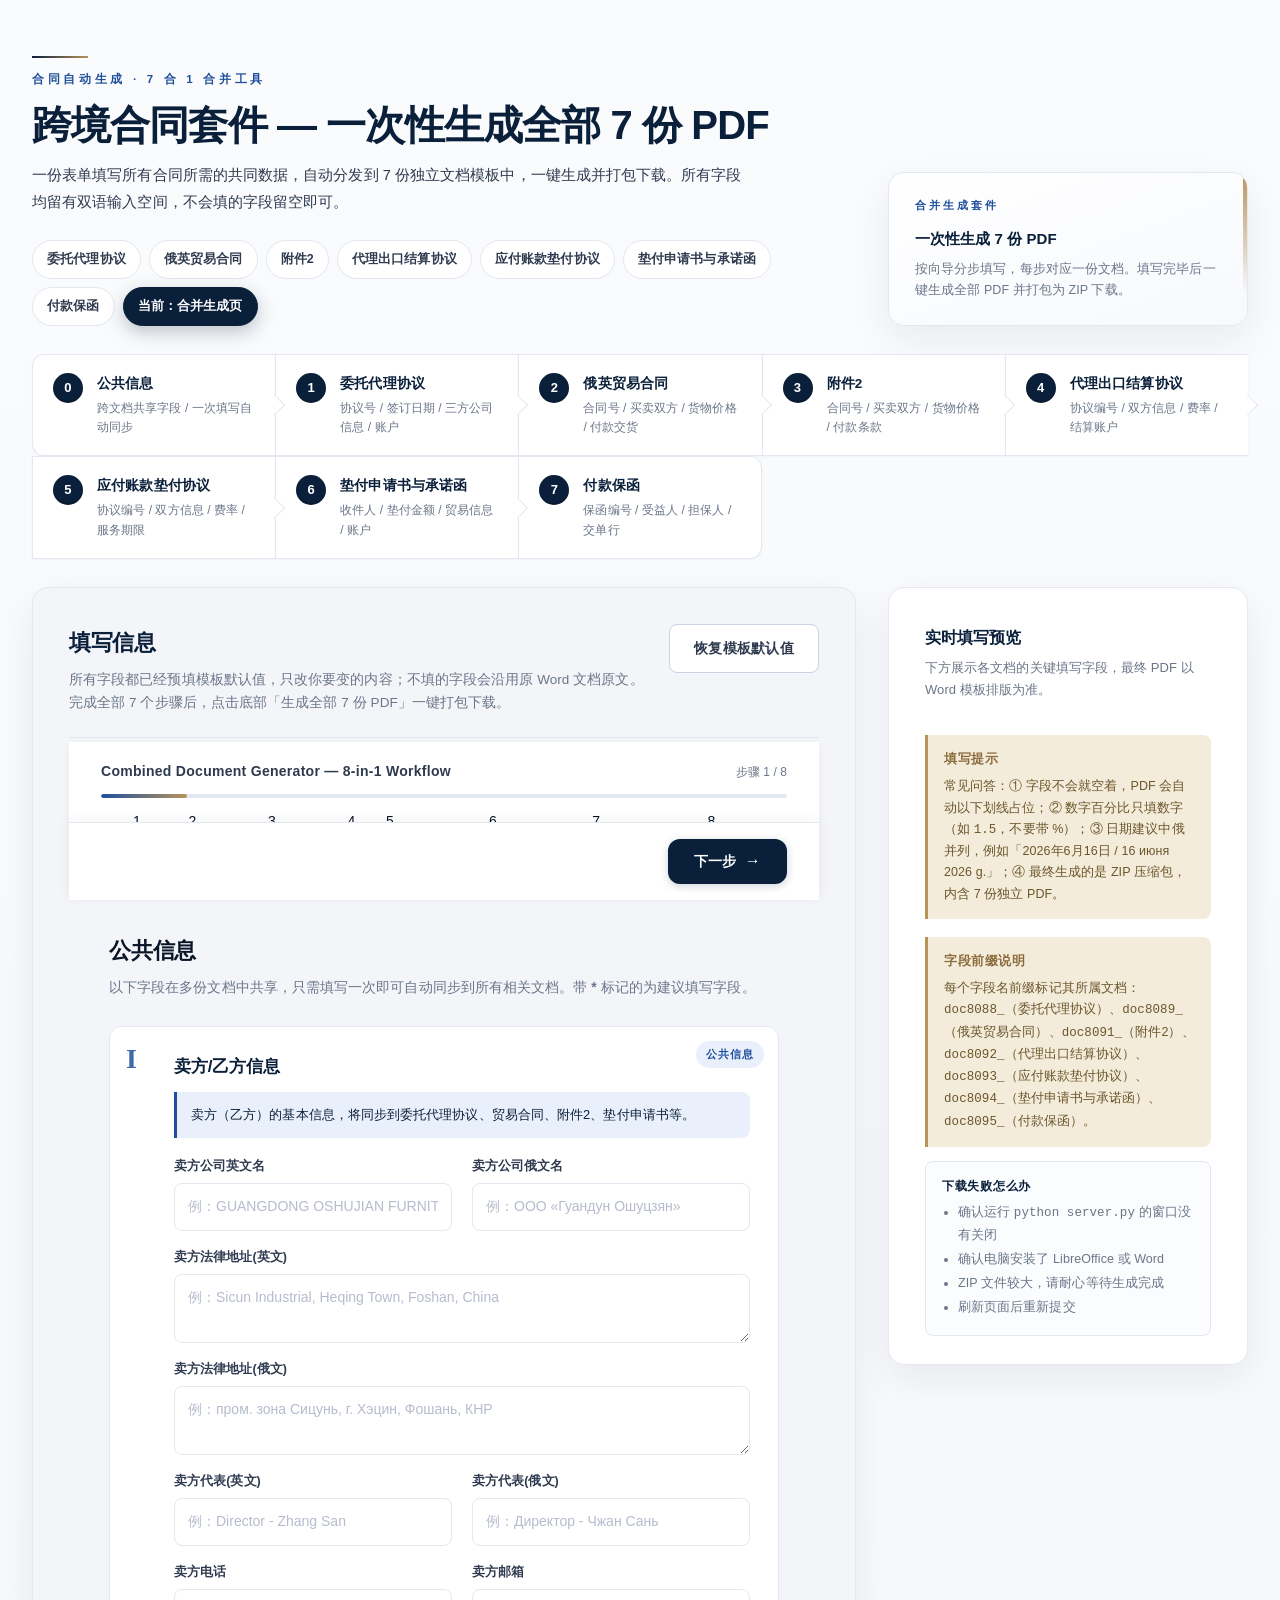
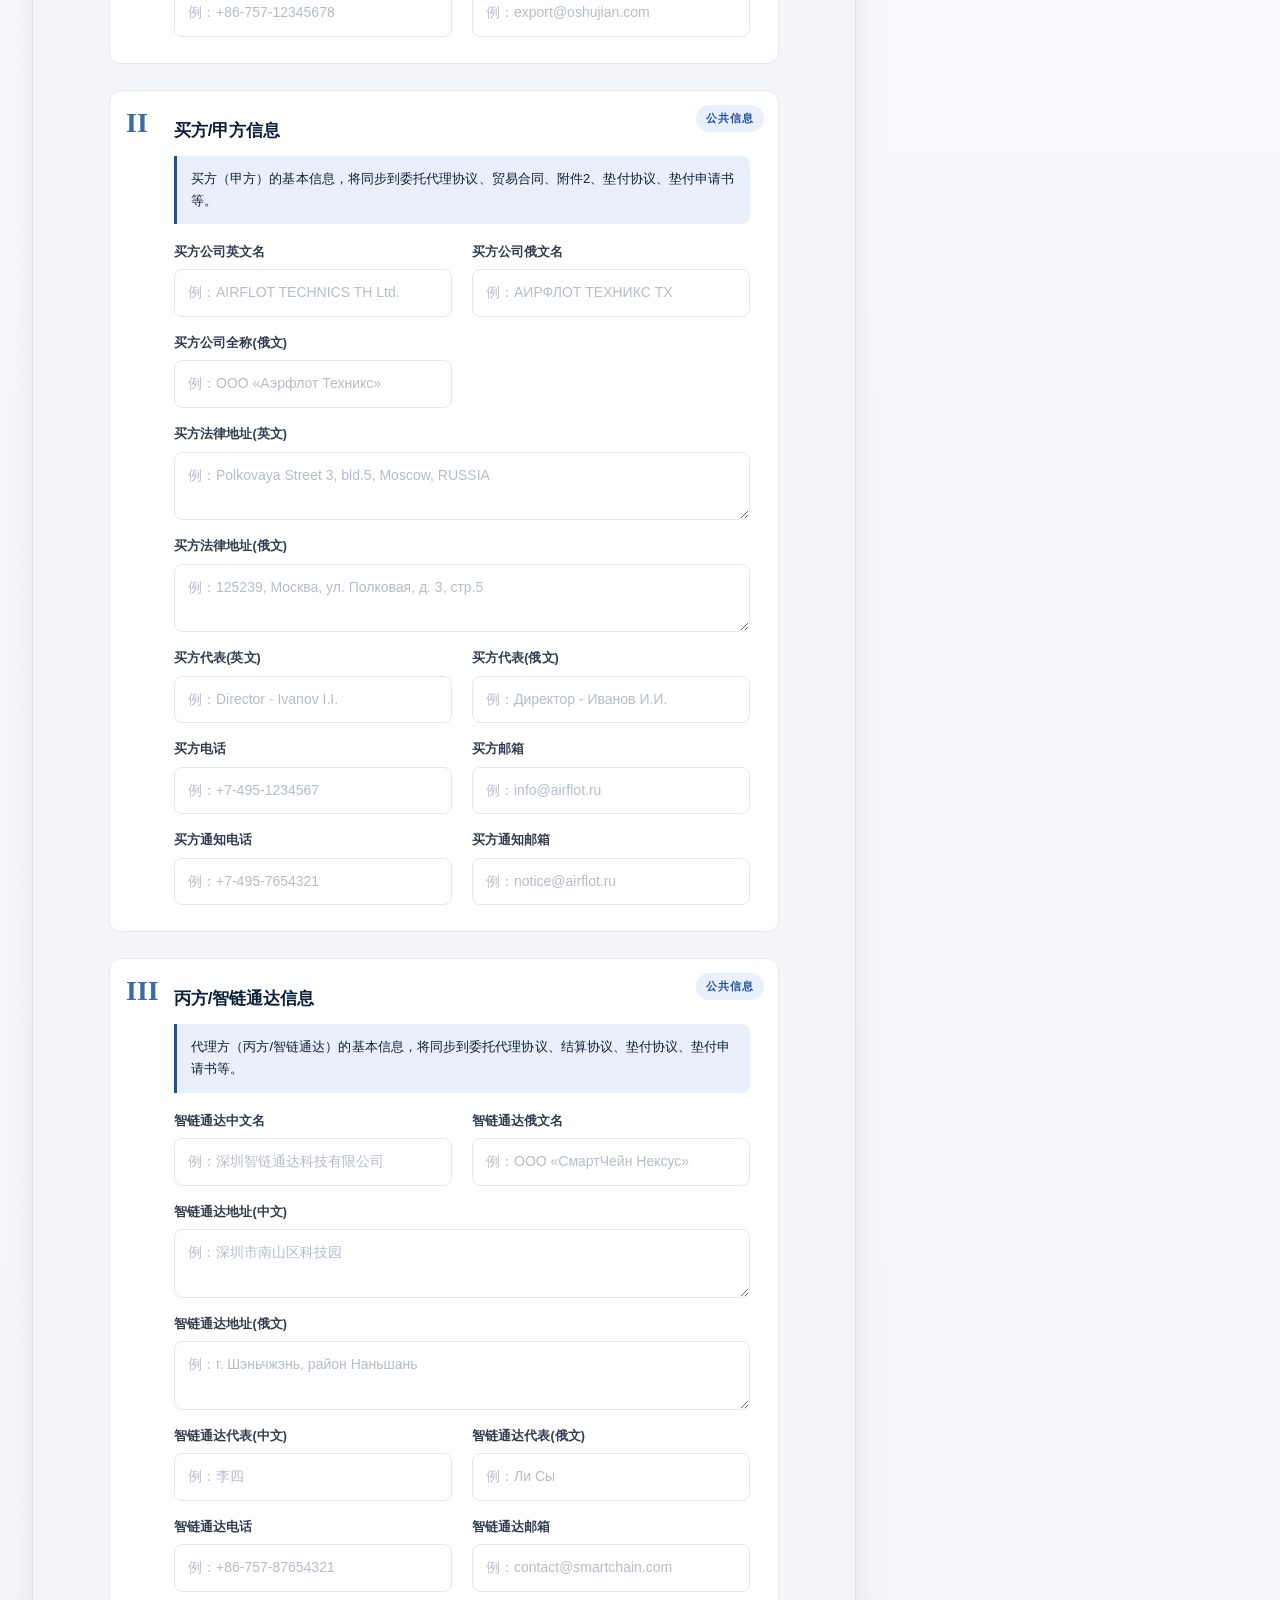
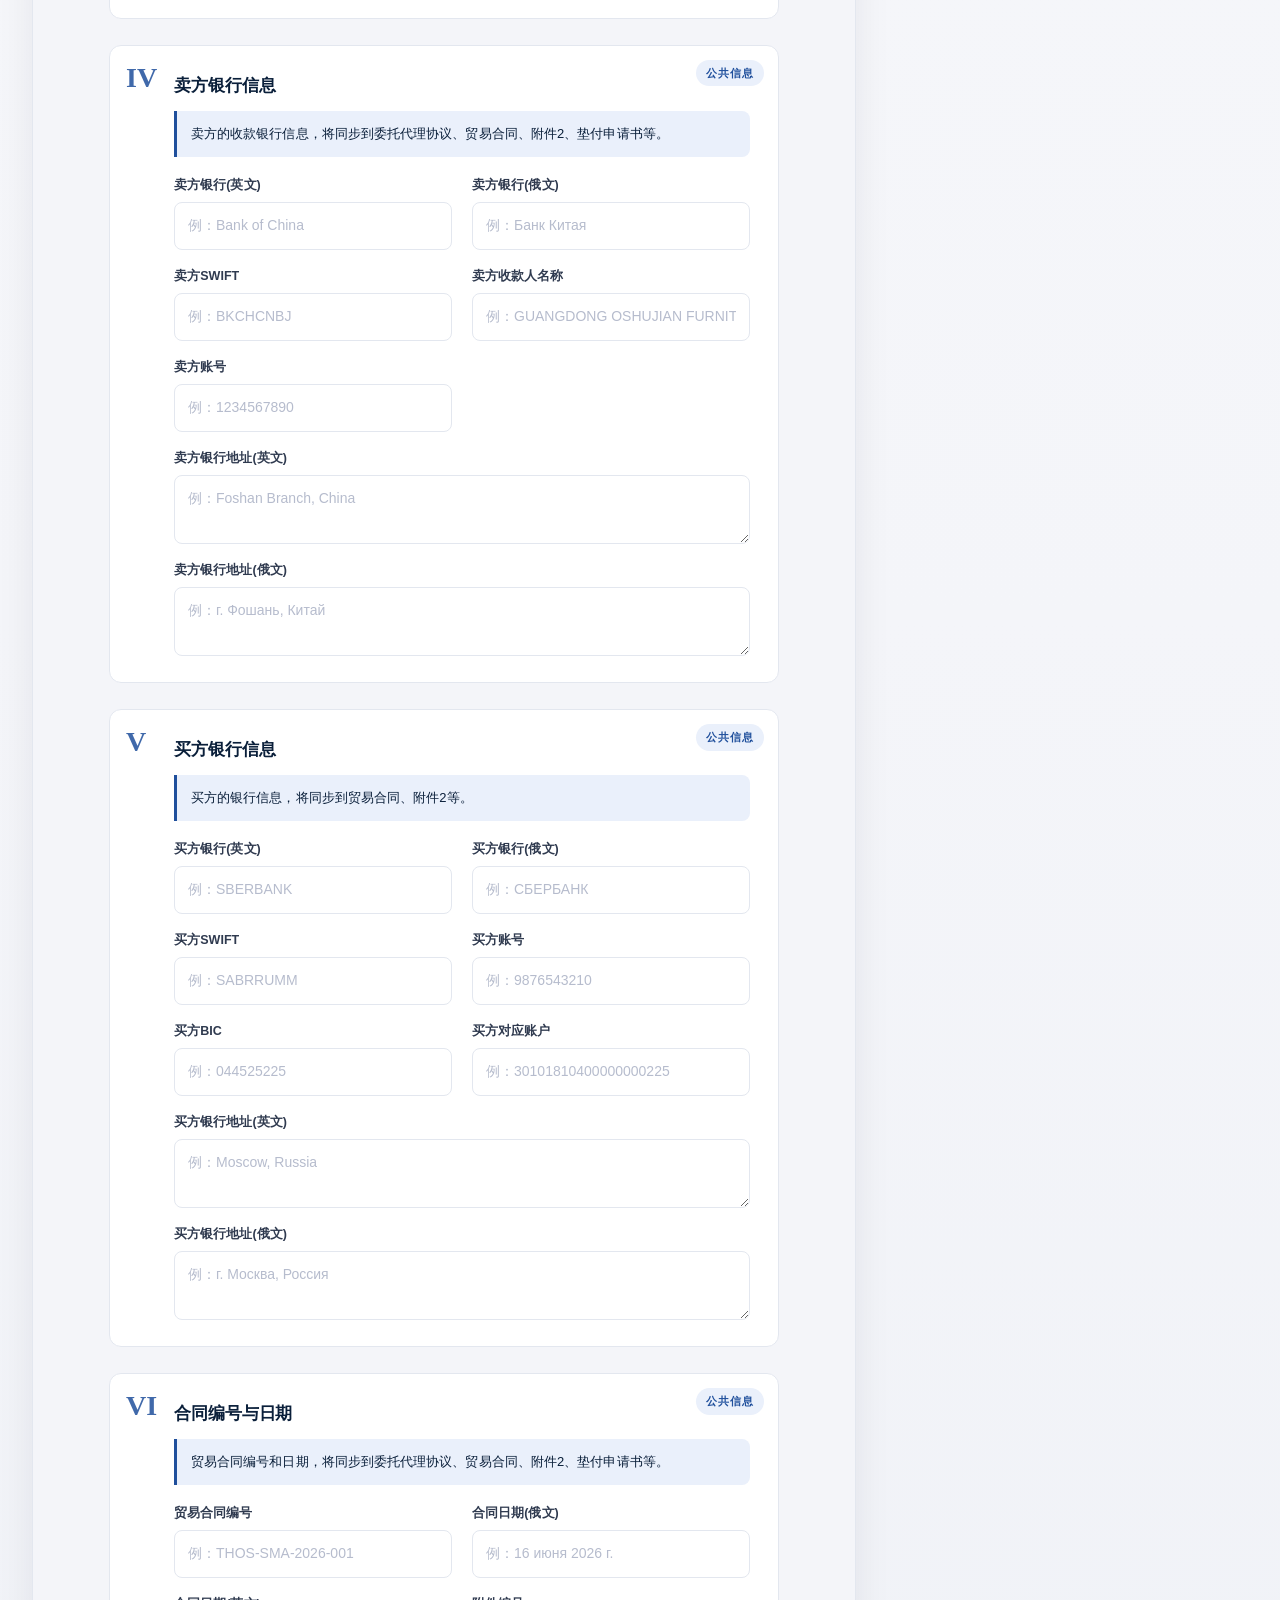
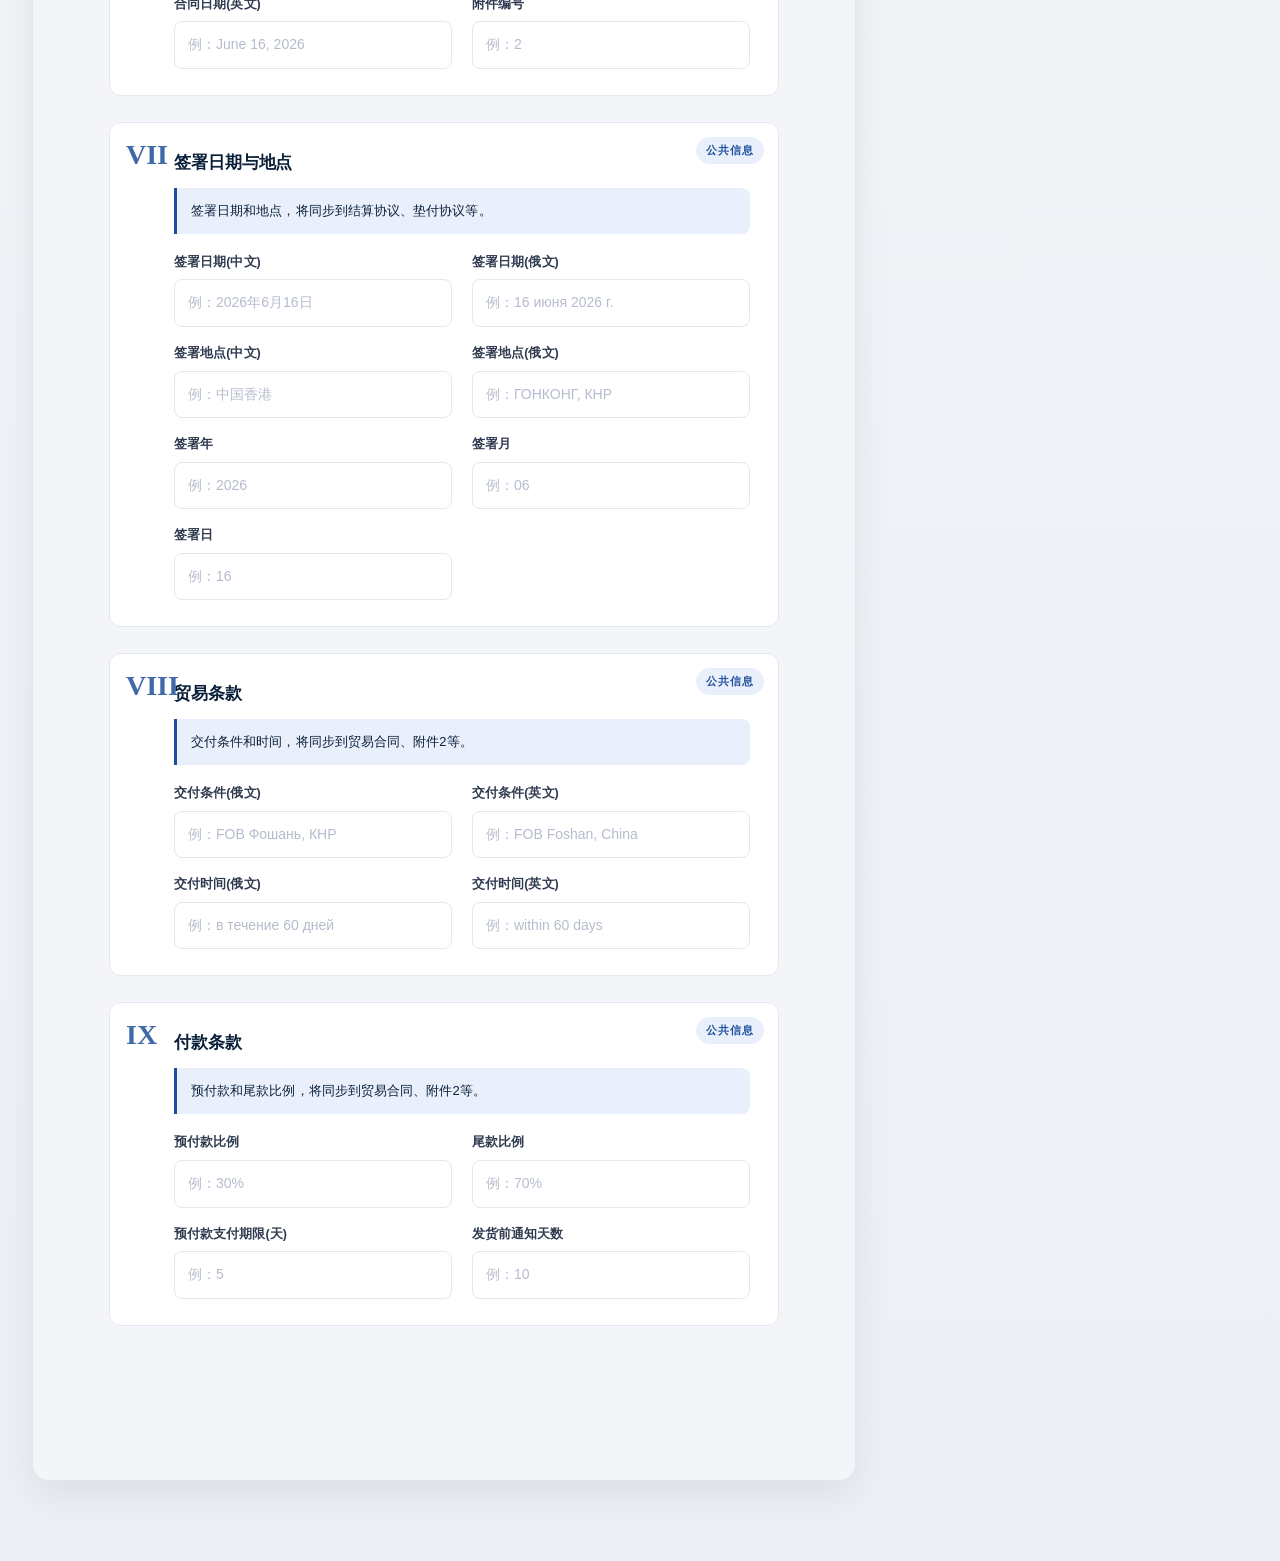
==== commit 9bc8bb5d: "Update index.html" ====
--- a/combined-generator/index.html
+++ b/combined-generator/index.html
@@ -4,8 +4,8 @@
   <meta charset="utf-8">
   <meta name="viewport" content="width=device-width, initial-scale=1">
   <title>合并生成页 - 7 份文档一键生成</title>
-  <link rel="stylesheet" href="/style.css">
-  <link rel="stylesheet" href="/wizard.css">
+  <link rel="stylesheet" href="/combined-generator/style.css">
+  <link rel="stylesheet" href="/combined-generator/wizard.css">
 </head>
 <body>
   <header class="hero">
@@ -21,7 +21,7 @@
         <a href="http://127.0.0.1:8093/">应付账款垫付协议</a>
         <a href="http://127.0.0.1:8094/">垫付申请书与承诺函</a>
         <a href="http://127.0.0.1:8095/">付款保函</a>
-        <a class="active" href="http://127.0.0.1:8090/">当前：合并生成页</a>
+        <a class="active" href="/combined-generator/index.html">当前：合并生成页</a>
       </div>
     </div>
     <div class="hero-card">
@@ -895,7 +895,7 @@
     </aside>
   </main>
 
-  <script src="/app.js"></script>
-  <script src="/wizard.js"></script>
+  <script src="/combined-generator/app.js"></script>
+  <script src="/combined-generator/wizard.js"></script>
 </body>
-</html>+</html>
--- a/combined-generator/style.css
+++ b/combined-generator/style.css
@@ -0,0 +1,1102 @@
+/* ============================================================================
+ * 简约 · 大气 · 商务级主题（v2）
+ * 5 个页面共用：每个生成器目录的 style.css 都是这份文件的精确副本。
+ * 设计核心：低饱和墨蓝 + 暖白底 + 香槟金点缀；衬线大号序号；克制的留白。
+ * 修改时请同步：contract-generator / trade-contract-generator /
+ *               appendix-generator / export-settlement-generator /
+ *               combined-contract-generator。
+ * ========================================================================= */
+
+:root {
+  --bg: #f4f5f9;
+  --bg-soft: #eceff5;
+  --panel: #ffffff;
+
+  --text: #0a1628;
+  --text-mid: #2f3a4f;
+  --muted: #6b7689;
+  --muted-soft: #97a0b3;
+
+  --line: #e3e7ef;
+  --line-soft: #eef0f6;
+  --line-strong: #ccd3e0;
+
+  --primary: #0a1f3a;          /* 深墨蓝 */
+  --primary-mid: #1f4f9c;      /* 钢蓝 */
+  --primary-soft: #eaf0fb;
+  --primary-deep: #061328;
+
+  --accent: #b8935a;            /* 香槟金（偏暗，高级感） */
+  --accent-soft: #f4ecdb;
+  --accent-deep: #8a6a3a;
+
+  --success: #1f8a5b;
+  --success-soft: #e6f4ec;
+  --danger: #b9303a;
+  --danger-soft: #fbeaeb;
+  --warning: #b07a16;
+
+  --shadow-xs: 0 1px 2px rgba(10, 22, 40, 0.04);
+  --shadow-sm: 0 4px 14px rgba(10, 22, 40, 0.05);
+  --shadow-md: 0 14px 38px rgba(10, 22, 40, 0.07);
+  --shadow-lg: 0 28px 70px rgba(10, 22, 40, 0.10);
+
+  --radius-lg: 16px;
+  --radius-md: 12px;
+  --radius-sm: 8px;
+
+  --font-serif: "Cormorant Garamond", "Source Han Serif SC", "Songti SC", "SimSun", Georgia, serif;
+  --font-sans: "Inter", "PingFang SC", "Microsoft YaHei", -apple-system, BlinkMacSystemFont, "Segoe UI", Roboto, "Helvetica Neue", Arial, sans-serif;
+}
+
+* { box-sizing: border-box; }
+
+html, body { margin: 0; padding: 0; }
+
+body {
+  min-height: 100vh;
+  color: var(--text);
+  font-family: var(--font-sans);
+  font-size: 14px;
+  line-height: 1.7;
+  letter-spacing: 0.005em;
+  background:
+    radial-gradient(900px 460px at 8% -10%, rgba(31, 79, 156, 0.08), transparent 60%),
+    radial-gradient(700px 420px at 96% -4%, rgba(184, 147, 90, 0.09), transparent 62%),
+    linear-gradient(180deg, #fafbfd 0%, var(--bg) 60%, var(--bg-soft) 100%);
+  -webkit-font-smoothing: antialiased;
+  -moz-osx-font-smoothing: grayscale;
+}
+
+a { color: var(--primary-mid); text-decoration: none; }
+a:hover { color: var(--primary); }
+
+/* ====== Hero ============================================================= */
+
+.hero {
+  position: relative;
+  max-width: 1280px;
+  margin: 0 auto;
+  padding: 56px 32px 24px;
+  display: grid;
+  grid-template-columns: minmax(0, 1fr) 360px;
+  gap: 36px;
+  align-items: end;
+}
+
+.hero::before {
+  content: "";
+  position: absolute;
+  left: 32px;
+  top: 56px;
+  width: 56px;
+  height: 2px;
+  background: linear-gradient(90deg, var(--primary), var(--accent));
+}
+
+.eyebrow {
+  margin: 14px 0 12px;
+  font-size: 11.5px;
+  font-weight: 700;
+  letter-spacing: 0.32em;
+  text-transform: uppercase;
+  color: var(--primary-mid);
+}
+
+.hero h1 {
+  margin: 0 0 14px;
+  font-size: clamp(28px, 3.4vw, 40px);
+  line-height: 1.16;
+  letter-spacing: -0.022em;
+  font-weight: 800;
+  color: var(--primary);
+}
+
+.summary {
+  max-width: 720px;
+  margin: 0;
+  color: var(--text-mid);
+  font-size: 14.5px;
+  line-height: 1.85;
+}
+
+.page-switch {
+  margin-top: 24px;
+  display: flex;
+  flex-wrap: wrap;
+  gap: 8px;
+}
+
+.page-switch a {
+  display: inline-flex;
+  align-items: center;
+  gap: 6px;
+  padding: 8px 14px;
+  border-radius: 999px;
+  background: #fff;
+  border: 1px solid var(--line);
+  color: var(--text-mid);
+  font-size: 12.5px;
+  font-weight: 600;
+  letter-spacing: 0.01em;
+  text-decoration: none;
+  transition: all 0.18s ease;
+}
+
+.page-switch a:hover {
+  border-color: var(--primary-mid);
+  color: var(--primary-mid);
+  transform: translateY(-1px);
+  box-shadow: var(--shadow-sm);
+}
+
+.page-switch a.active {
+  background: var(--primary);
+  border-color: var(--primary);
+  color: #fff;
+  box-shadow: 0 6px 18px rgba(10, 31, 58, 0.25);
+}
+
+/* hero 右侧卡片 */
+.hero-card {
+  padding: 24px 26px;
+  background: linear-gradient(160deg, #ffffff 0%, #f7f9fd 100%);
+  border: 1px solid var(--line);
+  border-radius: var(--radius-lg);
+  box-shadow: var(--shadow-md);
+  position: relative;
+  overflow: hidden;
+}
+
+.hero-card::after {
+  content: "";
+  position: absolute;
+  top: 0; right: 0;
+  width: 4px; height: 100%;
+  background: linear-gradient(180deg, var(--accent) 0%, transparent 80%);
+}
+
+.hero-card span {
+  display: block;
+  font-size: 10.5px;
+  font-weight: 700;
+  letter-spacing: 0.28em;
+  text-transform: uppercase;
+  color: var(--primary-mid);
+}
+
+.hero-card strong {
+  display: block;
+  margin: 12px 0 8px;
+  font-size: 15px;
+  font-weight: 700;
+  line-height: 1.55;
+  color: var(--primary);
+  word-break: break-word;
+}
+
+.hero-card small {
+  display: block;
+  color: var(--muted);
+  font-size: 12.5px;
+  line-height: 1.7;
+}
+
+/* ====== 步骤导引（hero 下方进度条样式） ================================ */
+
+.steps-strip {
+  max-width: 1280px;
+  margin: 4px auto 28px;
+  padding: 0 32px;
+  display: grid;
+  grid-template-columns: repeat(auto-fit, minmax(220px, 1fr));
+  gap: 0;
+  position: relative;
+  counter-reset: stepNum;
+}
+
+.step-pill {
+  position: relative;
+  display: flex;
+  align-items: flex-start;
+  gap: 14px;
+  padding: 18px 20px;
+  background: #fff;
+  border: 1px solid var(--line);
+  border-radius: 0;
+  border-right: 0;
+  box-shadow: var(--shadow-xs);
+  transition: background 0.18s ease;
+}
+
+.step-pill:first-child {
+  border-top-left-radius: var(--radius-md);
+  border-bottom-left-radius: var(--radius-md);
+}
+
+.step-pill:last-child {
+  border-right: 1px solid var(--line);
+  border-top-right-radius: var(--radius-md);
+  border-bottom-right-radius: var(--radius-md);
+}
+
+.step-pill::after {
+  content: "";
+  position: absolute;
+  top: 50%;
+  right: -7px;
+  width: 14px;
+  height: 14px;
+  background: #fff;
+  border-top: 1px solid var(--line);
+  border-right: 1px solid var(--line);
+  transform: translateY(-50%) rotate(45deg);
+  z-index: 2;
+}
+
+.step-pill:last-child::after { display: none; }
+
+.step-pill .num {
+  flex: 0 0 auto;
+  width: 30px;
+  height: 30px;
+  border-radius: 50%;
+  background: var(--primary);
+  color: #fff;
+  font-weight: 700;
+  font-size: 13px;
+  display: flex;
+  align-items: center;
+  justify-content: center;
+  letter-spacing: 0.02em;
+  box-shadow: inset 0 -2px 0 rgba(0, 0, 0, 0.18);
+}
+
+.step-pill .label {
+  font-size: 13.5px;
+  font-weight: 700;
+  color: var(--primary);
+  margin-bottom: 3px;
+  letter-spacing: 0.01em;
+}
+
+.step-pill .desc {
+  font-size: 12px;
+  color: var(--muted);
+  line-height: 1.6;
+}
+
+.step-pill:hover { background: #fbfcff; }
+
+@media (max-width: 720px) {
+  .step-pill::after { display: none; }
+  .step-pill { border-right: 1px solid var(--line); border-radius: var(--radius-sm); margin-bottom: 8px; }
+}
+
+/* ====== 主体布局 ========================================================= */
+
+.layout {
+  max-width: 1280px;
+  margin: 0 auto 80px;
+  padding: 0 32px;
+  display: grid;
+  grid-template-columns: minmax(0, 1fr) 360px;
+  gap: 32px;
+  align-items: start;
+}
+
+.panel {
+  background: var(--panel);
+  border: 1px solid var(--line);
+  border-radius: var(--radius-lg);
+  box-shadow: var(--shadow-md);
+  padding: 36px 36px 28px;
+}
+
+.panel-head {
+  display: flex;
+  justify-content: space-between;
+  align-items: flex-start;
+  gap: 20px;
+  padding-bottom: 22px;
+  margin-bottom: 4px;
+  border-bottom: 1px solid var(--line);
+}
+
+.panel-head h2 {
+  margin: 0;
+  font-size: 22px;
+  font-weight: 800;
+  letter-spacing: -0.012em;
+  color: var(--primary);
+}
+
+.panel-head p {
+  margin: 8px 0 0;
+  color: var(--muted);
+  font-size: 13.5px;
+  max-width: 580px;
+  line-height: 1.7;
+}
+
+h2, h3, h4 { letter-spacing: -0.012em; }
+
+/* ====== Section / Details ============================================== */
+
+.section-block,
+details.section-block {
+  margin-top: 26px;
+  padding: 26px 28px 26px 32px;
+  background: #fff;
+  border: 1px solid var(--line);
+  border-radius: var(--radius-md);
+  position: relative;
+  overflow: visible;
+  transition: border-color 0.18s ease, box-shadow 0.18s ease;
+}
+
+.section-block:hover,
+details.section-block:hover {
+  border-color: var(--line-strong);
+  box-shadow: var(--shadow-sm);
+}
+
+/* 大号衬线序号：从 data-step 取出"第 X 步"中的数字以后续 attr() 难以做到，
+ * 改为后续在 HTML 里用 data-num/data-step 配合：::before 显示 data-num，
+ * 右侧角标显示 data-step 文本。 */
+
+.section-block::before {
+  content: attr(data-num);
+  position: absolute;
+  left: 16px;
+  top: 18px;
+  font-family: var(--font-serif);
+  font-size: 28px;
+  font-weight: 600;
+  color: var(--primary-mid);
+  letter-spacing: 0;
+  line-height: 1;
+  opacity: 0.85;
+}
+
+.section-block::after {
+  content: attr(data-step);
+  position: absolute;
+  right: 14px;
+  top: 14px;
+  padding: 4px 10px;
+  border-radius: 999px;
+  background: var(--primary-soft);
+  color: var(--primary-mid);
+  font-size: 11px;
+  font-weight: 700;
+  letter-spacing: 0.08em;
+  text-transform: uppercase;
+}
+
+.section-block:not([data-num])::before,
+.section-block:not([data-step])::after { display: none; }
+
+.section-block > h3,
+details.section-block > summary,
+.section-block > .section-title-row > h3,
+.section-block > .section-title-row > div > h3 {
+  margin: 0 0 4px;
+  padding: 0 0 0 32px;
+  font-size: 17px;
+  font-weight: 800;
+  color: var(--primary);
+  cursor: default;
+  list-style: none;
+  letter-spacing: -0.005em;
+}
+
+details.section-block > summary {
+  cursor: pointer;
+  user-select: none;
+  display: flex;
+  align-items: center;
+  gap: 8px;
+  padding-left: 32px;
+}
+
+details.section-block > summary::-webkit-details-marker { display: none; }
+
+details.section-block > summary::before {
+  content: "▾";
+  margin-left: auto;
+  color: var(--muted);
+  transition: transform 0.18s ease;
+  font-size: 12px;
+}
+
+details.section-block[open] > summary::before { transform: rotate(180deg); }
+
+.section-title-row {
+  display: flex;
+  justify-content: space-between;
+  align-items: flex-end;
+  gap: 16px;
+}
+
+.section-title-row > span {
+  font-size: 12.5px;
+  color: var(--muted);
+}
+
+.section-title-row.goods-title-row { align-items: center; margin-bottom: 4px; }
+
+/* 章节提示框 */
+.section-tip {
+  margin: 10px 0 18px 32px;
+  padding: 12px 14px;
+  background: var(--primary-soft);
+  color: var(--primary);
+  border-left: 3px solid var(--primary-mid);
+  border-radius: 0 var(--radius-sm) var(--radius-sm) 0;
+  font-size: 13px;
+  line-height: 1.7;
+}
+
+.section-tip strong { color: var(--primary); font-weight: 700; }
+.section-tip code {
+  padding: 1px 6px;
+  border-radius: 4px;
+  background: rgba(31, 79, 156, 0.12);
+  font-family: "Consolas", "Menlo", monospace;
+  font-size: 12px;
+  color: var(--primary-deep);
+}
+
+/* 章节"必填清单" */
+.tip-list {
+  margin: 12px 0 18px 32px;
+  padding: 14px 16px;
+  background: #fbfcfe;
+  border: 1px solid var(--line);
+  border-radius: var(--radius-sm);
+}
+
+.tip-list-title {
+  display: block;
+  font-size: 11.5px;
+  font-weight: 700;
+  letter-spacing: 0.18em;
+  text-transform: uppercase;
+  color: var(--primary-mid);
+  margin-bottom: 8px;
+}
+
+.tip-list ol,
+.tip-list ul {
+  margin: 0;
+  padding: 0;
+  list-style: none;
+  display: grid;
+  gap: 6px;
+  counter-reset: tipi;
+}
+
+.tip-list li {
+  position: relative;
+  padding-left: 24px;
+  font-size: 13px;
+  color: var(--text-mid);
+  line-height: 1.7;
+}
+
+.tip-list ol li::before {
+  counter-increment: tipi;
+  content: counter(tipi);
+  position: absolute;
+  left: 0; top: 3px;
+  width: 16px; height: 16px;
+  border-radius: 50%;
+  background: var(--primary);
+  color: #fff;
+  font-size: 10.5px;
+  font-weight: 700;
+  display: flex;
+  align-items: center;
+  justify-content: center;
+}
+
+.tip-list ul li::before {
+  content: "";
+  position: absolute;
+  left: 6px; top: 9px;
+  width: 6px; height: 6px;
+  border-radius: 50%;
+  background: var(--accent);
+}
+
+.tip-list li b { color: var(--primary); font-weight: 700; }
+
+/* ====== 表单 ============================================================ */
+
+.grid {
+  display: grid;
+  grid-template-columns: repeat(2, minmax(0, 1fr));
+  gap: 16px 20px;
+  margin-top: 4px;
+  padding-left: 32px;
+}
+
+.section-block > .grid:first-of-type { padding-left: 32px; }
+
+.details-grid { margin-top: 14px; }
+
+label {
+  display: grid;
+  gap: 6px;
+  font-size: 12.5px;
+  font-weight: 700;
+  color: var(--text-mid);
+  letter-spacing: 0.005em;
+}
+
+label.wide { grid-column: 1 / -1; }
+
+label small {
+  display: block;
+  font-weight: 500;
+  font-size: 11.5px;
+  color: var(--muted);
+  letter-spacing: 0;
+  margin-top: -4px;
+}
+
+label .required {
+  color: var(--danger);
+  margin-left: 2px;
+}
+
+label .opt {
+  font-weight: 500;
+  color: var(--muted-soft);
+  font-size: 11px;
+  margin-left: 4px;
+}
+
+input, textarea, select {
+  width: 100%;
+  padding: 11px 13px;
+  border: 1px solid var(--line);
+  border-radius: var(--radius-sm);
+  background: #fff;
+  font: inherit;
+  font-weight: 500;
+  font-size: 14px;
+  color: var(--text);
+  transition: border-color 0.16s ease, box-shadow 0.16s ease, background 0.16s ease;
+}
+
+textarea { resize: vertical; min-height: 64px; line-height: 1.6; }
+
+input::placeholder, textarea::placeholder {
+  color: #b6bccd;
+  font-weight: 400;
+  letter-spacing: 0;
+}
+
+input:hover, textarea:hover { border-color: #c4ccdb; }
+
+input:focus, textarea:focus {
+  outline: none;
+  border-color: var(--primary-mid);
+  box-shadow: 0 0 0 3px rgba(31, 79, 156, 0.14);
+  background: #fff;
+}
+
+input:not(:placeholder-shown):not(:focus) {
+  background: #fbfcfe;
+  border-color: #d6dde9;
+}
+
+/* ====== 按钮 ============================================================ */
+
+button {
+  border: 0;
+  border-radius: var(--radius-sm);
+  padding: 12px 24px;
+  font: inherit;
+  font-weight: 700;
+  font-size: 14px;
+  letter-spacing: 0.02em;
+  cursor: pointer;
+  transition: all 0.18s ease;
+}
+
+button[type="submit"],
+.sticky-actions button[type="submit"],
+.btn-primary {
+  background: linear-gradient(135deg, var(--primary), var(--primary-mid));
+  color: #fff;
+  box-shadow: 0 10px 24px rgba(10, 31, 58, 0.20);
+  position: relative;
+  overflow: hidden;
+}
+
+button[type="submit"]::after,
+.btn-primary::after {
+  content: "";
+  position: absolute;
+  inset: 0;
+  background: linear-gradient(120deg, transparent 30%, rgba(255, 255, 255, 0.18) 50%, transparent 70%);
+  transform: translateX(-100%);
+  transition: transform 0.6s ease;
+}
+
+button[type="submit"]:hover,
+.btn-primary:hover {
+  transform: translateY(-1px);
+  box-shadow: 0 14px 30px rgba(10, 31, 58, 0.28);
+}
+
+button[type="submit"]:hover::after,
+.btn-primary:hover::after { transform: translateX(100%); }
+
+button[type="submit"]:disabled {
+  background: #aab2c4;
+  cursor: not-allowed;
+  box-shadow: none;
+  transform: none;
+}
+
+.ghost {
+  background: #fff;
+  border: 1px solid var(--line-strong);
+  color: var(--text-mid);
+  box-shadow: none;
+  font-weight: 600;
+}
+
+.ghost:hover {
+  border-color: var(--primary-mid);
+  color: var(--primary-mid);
+  background: #f4f7fd;
+}
+
+/* ====== 智能粘贴区 ==================================================== */
+
+.smart-paste {
+  margin-top: 24px;
+  padding: 24px 26px;
+  border: 1px dashed var(--primary-mid);
+  background:
+    linear-gradient(135deg, rgba(31, 79, 156, 0.04) 0%, rgba(184, 147, 90, 0.06) 100%),
+    #fff;
+  border-radius: var(--radius-md);
+  position: relative;
+}
+
+.smart-paste::before {
+  content: "快捷";
+  position: absolute;
+  left: 26px;
+  top: -10px;
+  padding: 2px 10px;
+  background: var(--primary);
+  color: #fff;
+  font-size: 11px;
+  font-weight: 700;
+  letter-spacing: 0.16em;
+  border-radius: 4px;
+}
+
+.smart-paste h3 {
+  margin: 0 0 6px;
+  font-size: 15px;
+  font-weight: 800;
+  color: var(--primary);
+}
+
+.smart-paste > p {
+  margin: 0 0 12px;
+  font-size: 12.5px;
+  color: var(--muted);
+  line-height: 1.6;
+}
+
+.smart-paste textarea {
+  font-family: "Consolas", "Menlo", "Courier New", monospace;
+  font-size: 12.5px;
+  background: #fff;
+  border-color: var(--line);
+}
+
+.smart-paste-actions {
+  display: flex;
+  align-items: center;
+  justify-content: space-between;
+  gap: 12px;
+  margin-top: 12px;
+  flex-wrap: wrap;
+}
+
+.smart-paste-actions span {
+  font-size: 12.5px;
+  color: var(--muted);
+}
+
+.smart-paste-status {
+  margin: 10px 0 0;
+  font-size: 12.5px;
+  color: var(--muted);
+  min-height: 1em;
+}
+
+.smart-paste-status.success { color: var(--success); }
+.smart-paste-status.error { color: var(--danger); }
+
+/* ====== 底部生成栏 ==================================================== */
+
+.sticky-actions {
+  position: sticky;
+  bottom: 18px;
+  margin-top: 32px;
+  padding: 18px 24px;
+  background: rgba(255, 255, 255, 0.97);
+  backdrop-filter: blur(14px);
+  -webkit-backdrop-filter: blur(14px);
+  border: 1px solid var(--line);
+  border-radius: var(--radius-md);
+  box-shadow: var(--shadow-lg);
+  display: flex;
+  justify-content: space-between;
+  align-items: center;
+  gap: 22px;
+  z-index: 5;
+}
+
+.sticky-actions strong {
+  display: block;
+  font-size: 13px;
+  font-weight: 800;
+  color: var(--primary);
+}
+
+.sticky-actions span {
+  display: block;
+  margin-top: 2px;
+  font-size: 12.5px;
+  color: var(--muted);
+}
+
+.sticky-actions #status,
+.sticky-actions .status {
+  margin-left: 14px;
+  font-size: 13px;
+  color: var(--muted);
+}
+
+.sticky-actions .status.success,
+#status.success { color: var(--success); }
+
+.sticky-actions .status.error,
+#status.error { color: var(--danger); }
+
+/* ====== 右侧预览栏 ==================================================== */
+
+.preview {
+  position: sticky;
+  top: 24px;
+}
+
+.preview h2 {
+  margin: 0 0 6px;
+  font-size: 16px;
+  color: var(--primary);
+  letter-spacing: -0.005em;
+}
+
+.preview > p {
+  margin: 0 0 16px;
+  color: var(--muted);
+  font-size: 13px;
+  line-height: 1.7;
+}
+
+.preview-list {
+  display: grid;
+  gap: 10px;
+}
+
+.preview-item {
+  padding: 12px 14px;
+  background: #fafbfd;
+  border: 1px solid var(--line-soft);
+  border-radius: var(--radius-sm);
+}
+
+.preview-item span {
+  display: block;
+  font-size: 11px;
+  font-weight: 700;
+  letter-spacing: 0.18em;
+  text-transform: uppercase;
+  color: var(--muted);
+}
+
+.preview-item strong {
+  display: block;
+  margin-top: 4px;
+  font-size: 13.5px;
+  font-weight: 700;
+  color: var(--text);
+  word-break: break-word;
+  line-height: 1.55;
+}
+
+.notice {
+  margin-top: 18px;
+  padding: 14px 16px;
+  background: var(--accent-soft);
+  border-left: 3px solid var(--accent);
+  border-radius: 0 var(--radius-sm) var(--radius-sm) 0;
+}
+
+.notice h3,
+.notice strong {
+  display: block;
+  margin: 0 0 6px;
+  font-size: 12.5px;
+  font-weight: 800;
+  color: var(--accent-deep);
+  letter-spacing: 0.04em;
+}
+
+.notice p {
+  margin: 0;
+  font-size: 12.5px;
+  color: #6b562b;
+  line-height: 1.7;
+}
+
+/* 帮助卡片：填写常见疑问 */
+.help-card {
+  margin-top: 14px;
+  padding: 14px 16px;
+  background: #fbfcfe;
+  border: 1px solid var(--line);
+  border-radius: var(--radius-sm);
+}
+
+.help-card strong {
+  display: block;
+  font-size: 12px;
+  font-weight: 800;
+  color: var(--primary);
+  letter-spacing: 0.06em;
+  text-transform: uppercase;
+  margin-bottom: 6px;
+}
+
+.help-card ul {
+  margin: 0;
+  padding: 0 0 0 16px;
+  font-size: 12.5px;
+  color: var(--muted);
+  line-height: 1.75;
+}
+
+.help-card ul li { margin-bottom: 2px; }
+
+/* ====== 商品行（trade / appendix / settlement） ====================== */
+
+#goods-list,
+#table-rows,
+#tableRows,
+#goodsItems,
+.dynamic-rows {
+  display: grid;
+  gap: 10px;
+  margin-top: 12px;
+  margin-left: 32px;
+}
+
+.good-row,
+.table-row,
+.dynamic-row {
+  display: grid;
+  grid-template-columns: 36px repeat(5, minmax(0, 1fr)) 36px;
+  gap: 8px;
+  align-items: end;
+  padding: 12px;
+  background: #fafbfd;
+  border: 1px solid var(--line);
+  border-radius: var(--radius-sm);
+}
+
+.good-row label,
+.table-row label,
+.dynamic-row label {
+  margin: 0;
+  font-size: 11px;
+  font-weight: 700;
+  color: var(--muted);
+  letter-spacing: 0.06em;
+  text-transform: uppercase;
+}
+
+.good-row .good-no,
+.table-row .row-no,
+.dynamic-row .row-no {
+  text-align: center;
+  font-weight: 800;
+  color: var(--primary-mid);
+  background: var(--primary-soft);
+  border-radius: var(--radius-sm);
+  padding: 10px 0;
+  font-size: 13px;
+}
+
+.good-row button.remove,
+.table-row button.remove,
+.dynamic-row button.remove {
+  background: #fff;
+  color: var(--danger);
+  border: 1px solid #f1c5c8;
+  border-radius: var(--radius-sm);
+  height: 38px;
+  padding: 0;
+  box-shadow: none;
+  font-size: 16px;
+  font-weight: 700;
+}
+
+.good-row button.remove:hover,
+.table-row button.remove:hover,
+.dynamic-row button.remove:hover {
+  background: #fdecee;
+  transform: none;
+  box-shadow: none;
+}
+
+.goods-tools {
+  margin: 8px 0 0 32px;
+  display: flex;
+  justify-content: space-between;
+  align-items: center;
+  gap: 12px;
+  flex-wrap: wrap;
+}
+
+.goods-tools p {
+  margin: 0;
+  font-size: 12.5px;
+  color: var(--muted);
+}
+
+/* trade 模板里的 .goods-items 已经是带样式的容器 */
+.goods-items { margin-top: 10px; }
+
+/* ====== 合并暂停页 ==================================================== */
+
+.paused-grid {
+  display: grid;
+  grid-template-columns: repeat(auto-fit, minmax(240px, 1fr));
+  gap: 16px;
+  margin-top: 22px;
+}
+
+.quick-card,
+.paused-card {
+  display: block;
+  padding: 22px;
+  background: #fff;
+  border: 1px solid var(--line);
+  border-radius: var(--radius-md);
+  text-decoration: none;
+  color: var(--text);
+  box-shadow: var(--shadow-sm);
+  transition: all 0.18s ease;
+  position: relative;
+  overflow: hidden;
+}
+
+.quick-card::after,
+.paused-card::after {
+  content: "→";
+  position: absolute;
+  right: 18px;
+  top: 18px;
+  color: var(--muted-soft);
+  font-size: 16px;
+  transition: transform 0.18s ease, color 0.18s ease;
+}
+
+.quick-card:hover,
+.paused-card:hover {
+  border-color: var(--primary-mid);
+  box-shadow: var(--shadow-md);
+  transform: translateY(-2px);
+}
+
+.quick-card:hover::after,
+.paused-card:hover::after {
+  color: var(--primary-mid);
+  transform: translateX(4px);
+}
+
+.quick-card span,
+.paused-card span {
+  display: block;
+  font-size: 11px;
+  font-weight: 700;
+  letter-spacing: 0.18em;
+  text-transform: uppercase;
+  color: var(--primary-mid);
+  margin-bottom: 6px;
+}
+
+.quick-card strong,
+.paused-card strong {
+  display: block;
+  font-size: 16px;
+  font-weight: 800;
+  color: var(--primary);
+}
+
+/* ====== 响应式 ========================================================= */
+
+@media (max-width: 1100px) {
+  .hero,
+  .layout {
+    grid-template-columns: 1fr;
+  }
+  .preview { position: static; }
+}
+
+@media (max-width: 720px) {
+  .hero,
+  .layout,
+  .steps-strip {
+    padding-left: 18px;
+    padding-right: 18px;
+  }
+  .panel { padding: 24px 22px; }
+  .section-block { padding: 24px 22px 22px; }
+  .section-block::before { left: 12px; top: 14px; font-size: 22px; }
+  .section-block > h3,
+  details.section-block > summary,
+  .section-block > .section-title-row > h3,
+  .section-block > .section-title-row > div > h3 { padding-left: 28px; }
+  .section-tip,
+  .tip-list,
+  .grid,
+  #goods-list,
+  #goodsItems,
+  .goods-tools { margin-left: 0; padding-left: 0; }
+  .grid,
+  .good-row,
+  .table-row,
+  .dynamic-row {
+    grid-template-columns: 1fr;
+  }
+  .sticky-actions {
+    flex-direction: column;
+    align-items: stretch;
+  }
+  .sticky-actions button { width: 100%; }
+}
--- a/combined-generator/wizard.css
+++ b/combined-generator/wizard.css
@@ -0,0 +1,695 @@
+/* ============================================================
+   wizard.css — 跨境企业合同自动生成系统 · 向导式翻页框架
+   ============================================================ */
+
+/* ---------- CSS 变量 ---------- */
+:root {
+  --bg: #f4f5f9;
+  --panel: #ffffff;
+  --text: #0a1628;
+  --text-mid: #2f3a4f;
+  --muted: #6b7689;
+  --line: #e3e7ef;
+  --primary: #0a1f3a;
+  --primary-mid: #1f4f9c;
+  --primary-soft: #eaf0fb;
+  --accent: #b8935a;
+  --accent-soft: #f4ecdb;
+  --success: #1f8a5b;
+  --danger: #b9303a;
+  --shadow-sm: 0 4px 14px rgba(10,22,40,0.05);
+  --shadow-md: 0 14px 38px rgba(10,22,40,0.07);
+  --radius-lg: 16px;
+  --radius-md: 12px;
+  --font-sans: "Inter","PingFang SC","Microsoft YaHei",sans-serif;
+}
+
+/* ---------- 向导容器 ---------- */
+.wizard-container {
+  position: relative;
+  font-family: var(--font-sans);
+  color: var(--text);
+  background: var(--bg);
+  min-height: 100vh;
+  display: flex;
+  flex-direction: column;
+}
+
+/* ---------- 顶部进度条 ---------- */
+.wizard-progress {
+  position: sticky;
+  top: 0;
+  z-index: 50;
+  background: var(--panel);
+  border-bottom: 1px solid var(--line);
+  padding: 18px 32px 14px;
+  box-shadow: 0 2px 10px rgba(10, 22, 40, 0.04);
+}
+
+.wizard-progress-header {
+  display: flex;
+  align-items: center;
+  justify-content: space-between;
+  margin-bottom: 10px;
+}
+
+.wizard-progress-title {
+  font-size: 14px;
+  font-weight: 600;
+  color: var(--text-mid);
+  letter-spacing: 0.02em;
+}
+
+.wizard-progress-counter {
+  font-size: 12px;
+  color: var(--muted);
+  font-weight: 500;
+}
+
+.wizard-progress-track {
+  height: 4px;
+  background: var(--line);
+  border-radius: 2px;
+  overflow: hidden;
+}
+
+.wizard-progress-bar {
+  height: 100%;
+  background: linear-gradient(90deg, var(--primary-mid), var(--accent));
+  border-radius: 2px;
+  transition: width 0.5s cubic-bezier(0.4, 0, 0.2, 1);
+}
+
+/* ---------- 步骤指示器（圆点） ---------- */
+.wizard-indicator {
+  display: flex;
+  align-items: center;
+  justify-content: center;
+  gap: 4px;
+  padding: 12px 32px 0;
+}
+
+.wizard-indicator .step-dot {
+  width: 36px;
+  height: 36px;
+  border-radius: 50%;
+  display: flex;
+  align-items: center;
+  justify-content: center;
+  font-size: 13px;
+  font-weight: 700;
+  color: var(--muted);
+  background: var(--line);
+  border: 2px solid transparent;
+  transition: all 0.35s cubic-bezier(0.4, 0, 0.2, 1);
+  cursor: default;
+  position: relative;
+}
+
+.wizard-indicator .step-dot.active {
+  background: var(--primary);
+  color: #ffffff;
+  box-shadow: 0 0 0 4px rgba(10, 31, 58, 0.08);
+  transform: scale(1.08);
+}
+
+.wizard-indicator .step-dot.completed {
+  background: var(--success);
+  color: #ffffff;
+}
+
+.wizard-indicator .step-dot::after {
+  content: attr(data-label);
+  position: absolute;
+  top: calc(100% + 6px);
+  left: 50%;
+  transform: translateX(-50%);
+  font-size: 11px;
+  font-weight: 500;
+  color: var(--muted);
+  white-space: nowrap;
+  opacity: 0.7;
+}
+
+.wizard-indicator .step-dot.active::after {
+  color: var(--primary);
+  opacity: 1;
+  font-weight: 600;
+}
+
+.wizard-indicator .step-line {
+  width: 40px;
+  height: 2px;
+  background: var(--line);
+  border-radius: 1px;
+  transition: background 0.35s ease;
+}
+
+.wizard-indicator .step-line.completed {
+  background: var(--success);
+}
+
+/* ---------- 内容区域 ---------- */
+.wizard-content {
+  flex: 1 1 auto;
+  padding: 36px 40px 48px;
+  max-width: 1200px;
+  width: 100%;
+  margin: 0 auto;
+  box-sizing: border-box;
+}
+
+/* ---------- 步骤面板 ---------- */
+.wizard-step {
+  display: none;
+  opacity: 0;
+}
+
+.wizard-step.active,
+.wizard-step.wizard-step-active {
+  display: block;
+  animation: wizardFadeIn 0.4s cubic-bezier(0.4, 0, 0.2, 1) forwards;
+}
+
+.wizard-step.wizard-step-hidden {
+  display: none;
+  opacity: 0;
+}
+
+.wizard-step.slide-out {
+  animation: wizardFadeOut 0.25s cubic-bezier(0.4, 0, 0.2, 1) forwards;
+}
+
+/* 步骤内部标题 */
+.wizard-step-title {
+  font-size: 22px;
+  font-weight: 700;
+  color: var(--text);
+  margin-bottom: 6px;
+  letter-spacing: -0.01em;
+}
+
+.wizard-step-subtitle {
+  font-size: 14px;
+  color: var(--muted);
+  margin-bottom: 28px;
+  line-height: 1.6;
+}
+
+/* 步骤内表单区块 */
+.wizard-section {
+  background: var(--panel);
+  border: 1px solid var(--line);
+  border-radius: var(--radius-md);
+  padding: 24px;
+  margin-bottom: 20px;
+  box-shadow: var(--shadow-sm);
+  transition: box-shadow 0.25s ease;
+}
+
+.wizard-section:hover {
+  box-shadow: var(--shadow-md);
+}
+
+.wizard-section-title {
+  font-size: 15px;
+  font-weight: 600;
+  color: var(--text);
+  margin-bottom: 16px;
+  padding-bottom: 12px;
+  border-bottom: 1px solid var(--line);
+  display: flex;
+  align-items: center;
+  gap: 8px;
+}
+
+.wizard-section-title::before {
+  content: "";
+  width: 3px;
+  height: 16px;
+  background: var(--accent);
+  border-radius: 2px;
+  flex-shrink: 0;
+}
+
+/* ---------- 底部导航栏 ---------- */
+.wizard-nav {
+  position: sticky;
+  bottom: 0;
+  z-index: 100;
+  background: var(--panel);
+  border-top: 1px solid var(--line);
+  padding: 16px 32px;
+  display: flex;
+  align-items: center;
+  justify-content: space-between;
+  box-shadow: 0 -4px 14px rgba(10, 22, 40, 0.04);
+  gap: 12px;
+}
+
+.wizard-nav-left,
+.wizard-nav-right {
+  display: flex;
+  align-items: center;
+  gap: 12px;
+}
+
+.wizard-nav-right {
+  margin-left: auto;
+}
+
+/* ---------- 按钮通用 ---------- */
+.wizard-btn {
+  display: inline-flex;
+  align-items: center;
+  justify-content: center;
+  gap: 8px;
+  padding: 11px 24px;
+  font-size: 14px;
+  font-weight: 600;
+  font-family: var(--font-sans);
+  border-radius: var(--radius-md);
+  border: 2px solid transparent;
+  cursor: pointer;
+  transition: all 0.25s cubic-bezier(0.4, 0, 0.2, 1);
+  white-space: nowrap;
+  text-decoration: none;
+  line-height: 1.4;
+  user-select: none;
+  position: relative;
+  overflow: hidden;
+}
+
+.wizard-btn:active {
+  transform: scale(0.97);
+}
+
+.wizard-btn:disabled {
+  opacity: 0.45;
+  cursor: not-allowed;
+  transform: none;
+}
+
+/* 上一步按钮 — 次按钮（白色边框） */
+.wizard-btn-prev {
+  background: var(--panel);
+  color: var(--text-mid);
+  border-color: var(--line);
+}
+
+.wizard-btn-prev:hover:not(:disabled) {
+  border-color: var(--primary-mid);
+  color: var(--primary-mid);
+  background: var(--primary-soft);
+}
+
+.wizard-btn-prev::before {
+  content: "\2190";
+  font-size: 16px;
+  line-height: 1;
+}
+
+/* 下一步按钮 — 主按钮（深墨蓝） */
+.wizard-btn-next {
+  background: var(--primary);
+  color: #ffffff;
+  border-color: var(--primary);
+  box-shadow: 0 2px 8px rgba(10, 31, 58, 0.2);
+}
+
+.wizard-btn-next:hover:not(:disabled) {
+  background: var(--primary-mid);
+  border-color: var(--primary-mid);
+  box-shadow: 0 4px 16px rgba(31, 79, 156, 0.3);
+  transform: translateY(-1px);
+}
+
+.wizard-btn-next:active:not(:disabled) {
+  transform: translateY(0) scale(0.97);
+}
+
+.wizard-btn-next::after {
+  content: "\2192";
+  font-size: 16px;
+  line-height: 1;
+}
+
+/* 生成 PDF 按钮 — 成功按钮（绿色） */
+.wizard-btn-generate {
+  background: var(--success);
+  color: #ffffff;
+  border-color: var(--success);
+  box-shadow: 0 2px 8px rgba(31, 138, 91, 0.25);
+  padding: 12px 28px;
+  font-size: 15px;
+}
+
+.wizard-btn-generate:hover:not(:disabled) {
+  background: #17704c;
+  border-color: #17704c;
+  box-shadow: 0 4px 20px rgba(31, 138, 91, 0.35);
+  transform: translateY(-1px);
+}
+
+.wizard-btn-generate:active:not(:disabled) {
+  transform: translateY(0) scale(0.97);
+}
+
+/* 生成按钮加载状态 */
+.wizard-btn-generate.loading {
+  pointer-events: none;
+  opacity: 0.8;
+}
+
+.wizard-btn-generate.loading::before {
+  content: "";
+  width: 16px;
+  height: 16px;
+  border: 2px solid rgba(255, 255, 255, 0.3);
+  border-top-color: #ffffff;
+  border-radius: 50%;
+  animation: wizardSpin 0.7s linear infinite;
+}
+
+@keyframes wizardFadeIn {
+  from { opacity: 0; transform: translateY(12px); }
+  to   { opacity: 1; transform: translateY(0); }
+}
+
+@keyframes wizardSpin {
+  to { transform: rotate(360deg); }
+}
+
+/* 保存草稿按钮 */
+.wizard-btn-draft {
+  background: transparent;
+  color: var(--muted);
+  border-color: transparent;
+  padding: 11px 16px;
+}
+
+.wizard-btn-draft:hover:not(:disabled) {
+  color: var(--accent);
+  background: var(--accent-soft);
+}
+
+/* ---------- 验证提示 ---------- */
+.wizard-error {
+  display: flex;
+  align-items: center;
+  gap: 6px;
+  font-size: 12px;
+  color: var(--danger);
+  margin-top: 6px;
+  opacity: 0;
+  transform: translateY(-4px);
+  transition: all 0.25s ease;
+}
+
+.wizard-error.visible {
+  opacity: 1;
+  transform: translateY(0);
+}
+
+.wizard-error::before {
+  content: "!";
+  display: inline-flex;
+  align-items: center;
+  justify-content: center;
+  width: 16px;
+  height: 16px;
+  background: var(--danger);
+  color: #ffffff;
+  border-radius: 50%;
+  font-size: 10px;
+  font-weight: 700;
+  flex-shrink: 0;
+}
+
+/* ---------- 步骤切换过渡遮罩 ---------- */
+.wizard-overlay {
+  position: fixed;
+  inset: 0;
+  background: var(--bg);
+  z-index: 9999;
+  opacity: 0;
+  pointer-events: none;
+  transition: opacity 0.2s ease;
+}
+
+.wizard-overlay.active {
+  opacity: 1;
+  pointer-events: all;
+}
+
+/* ---------- 完成状态页面 ---------- */
+.wizard-complete {
+  display: flex;
+  flex-direction: column;
+  align-items: center;
+  justify-content: center;
+  text-align: center;
+  padding: 60px 32px;
+  animation: wizardFadeIn 0.5s ease forwards;
+}
+
+.wizard-complete-icon {
+  width: 80px;
+  height: 80px;
+  border-radius: 50%;
+  background: linear-gradient(135deg, var(--success), #28a06a);
+  display: flex;
+  align-items: center;
+  justify-content: center;
+  margin-bottom: 24px;
+  box-shadow: 0 8px 30px rgba(31, 138, 91, 0.25);
+  animation: wizardCompletePop 0.5s cubic-bezier(0.34, 1.56, 0.64, 1) 0.2s both;
+}
+
+.wizard-complete-icon::before {
+  content: "\2713";
+  font-size: 36px;
+  color: #ffffff;
+  font-weight: 700;
+}
+
+@keyframes wizardCompletePop {
+  from {
+    transform: scale(0.3);
+    opacity: 0;
+  }
+  to {
+    transform: scale(1);
+    opacity: 1;
+  }
+}
+
+.wizard-complete-title {
+  font-size: 24px;
+  font-weight: 700;
+  color: var(--text);
+  margin-bottom: 8px;
+}
+
+.wizard-complete-desc {
+  font-size: 15px;
+  color: var(--muted);
+  max-width: 420px;
+  line-height: 1.7;
+  margin-bottom: 32px;
+}
+
+/* ---------- 隐藏共享字段（公共信息已填，步骤中不再显示） ---------- */
+.hidden-shared {
+  display: none !important;
+}
+
+/* ---------- 响应式适配 ---------- */
+
+/* 平板及以下 */
+@media (max-width: 1024px) {
+  .wizard-content {
+    padding: 24px 24px 36px;
+  }
+
+  .wizard-progress {
+    padding: 16px 24px 12px;
+  }
+
+  .wizard-nav {
+    padding: 14px 24px;
+  }
+
+  .wizard-indicator .step-line {
+    width: 32px;
+  }
+}
+
+/* 移动端 */
+@media (max-width: 640px) {
+  .wizard-progress {
+    padding: 14px 16px 10px;
+  }
+
+  .wizard-progress-header {
+    margin-bottom: 10px;
+  }
+
+  .wizard-progress-title {
+    font-size: 13px;
+  }
+
+  .wizard-indicator {
+    padding: 0 16px;
+    justify-content: flex-start;
+    overflow-x: auto;
+    scrollbar-width: none;
+    -ms-overflow-style: none;
+    padding-bottom: 4px;
+  }
+
+  .wizard-indicator::-webkit-scrollbar {
+    display: none;
+  }
+
+  .wizard-indicator .step-dot {
+    width: 30px;
+    height: 30px;
+    font-size: 11px;
+  }
+
+  .wizard-indicator .step-dot.active {
+    transform: scale(1.05);
+    box-shadow: 0 0 0 3px rgba(31, 79, 156, 0.12);
+  }
+
+  .wizard-indicator .step-label {
+    font-size: 10px;
+    top: calc(100% + 6px);
+  }
+
+  .wizard-indicator .step-line {
+    width: 20px;
+    margin: 0 2px;
+  }
+
+  .wizard-content {
+    padding: 16px 16px 28px;
+  }
+
+  .wizard-step-title {
+    font-size: 18px;
+  }
+
+  .wizard-step-subtitle {
+    font-size: 13px;
+    margin-bottom: 20px;
+  }
+
+  .wizard-section {
+    padding: 16px;
+    border-radius: var(--radius-md);
+  }
+
+  .wizard-section-title {
+    font-size: 14px;
+  }
+
+  .wizard-nav {
+    padding: 12px 16px;
+    flex-wrap: wrap;
+    gap: 8px;
+  }
+
+  .wizard-btn {
+    padding: 10px 16px;
+    font-size: 13px;
+    border-radius: 10px;
+  }
+
+  .wizard-btn-next {
+    flex: 1;
+    min-width: 0;
+  }
+
+  .wizard-btn-generate {
+    width: 100%;
+    padding: 13px 24px;
+    font-size: 14px;
+  }
+
+  .wizard-btn-draft {
+    padding: 10px 12px;
+    font-size: 12px;
+  }
+
+  .wizard-complete {
+    padding: 40px 16px;
+  }
+
+  .wizard-complete-icon {
+    width: 64px;
+    height: 64px;
+  }
+
+  .wizard-complete-icon::before {
+    font-size: 28px;
+  }
+
+  .wizard-complete-title {
+    font-size: 20px;
+  }
+
+  .wizard-complete-desc {
+    font-size: 14px;
+  }
+}
+
+/* 极小屏幕 */
+@media (max-width: 380px) {
+  .wizard-indicator .step-dot {
+    width: 26px;
+    height: 26px;
+    font-size: 10px;
+  }
+
+  .wizard-indicator .step-line {
+    width: 14px;
+  }
+
+  .wizard-btn-prev::before,
+  .wizard-btn-next::after {
+    display: none;
+  }
+}
+
+/* ---------- 打印样式 ---------- */
+@media print {
+  .wizard-progress,
+  .wizard-nav,
+  .wizard-indicator {
+    display: none !important;
+  }
+
+  .wizard-container {
+    min-height: auto;
+  }
+
+  .wizard-content {
+    max-height: none;
+    overflow: visible;
+    padding: 0;
+  }
+
+  .wizard-step {
+    display: block !important;
+    opacity: 1 !important;
+    page-break-inside: avoid;
+    margin-bottom: 24px;
+  }
+
+  .wizard-section {
+    box-shadow: none;
+    border: 1px solid #ccc;
+  }
+}
